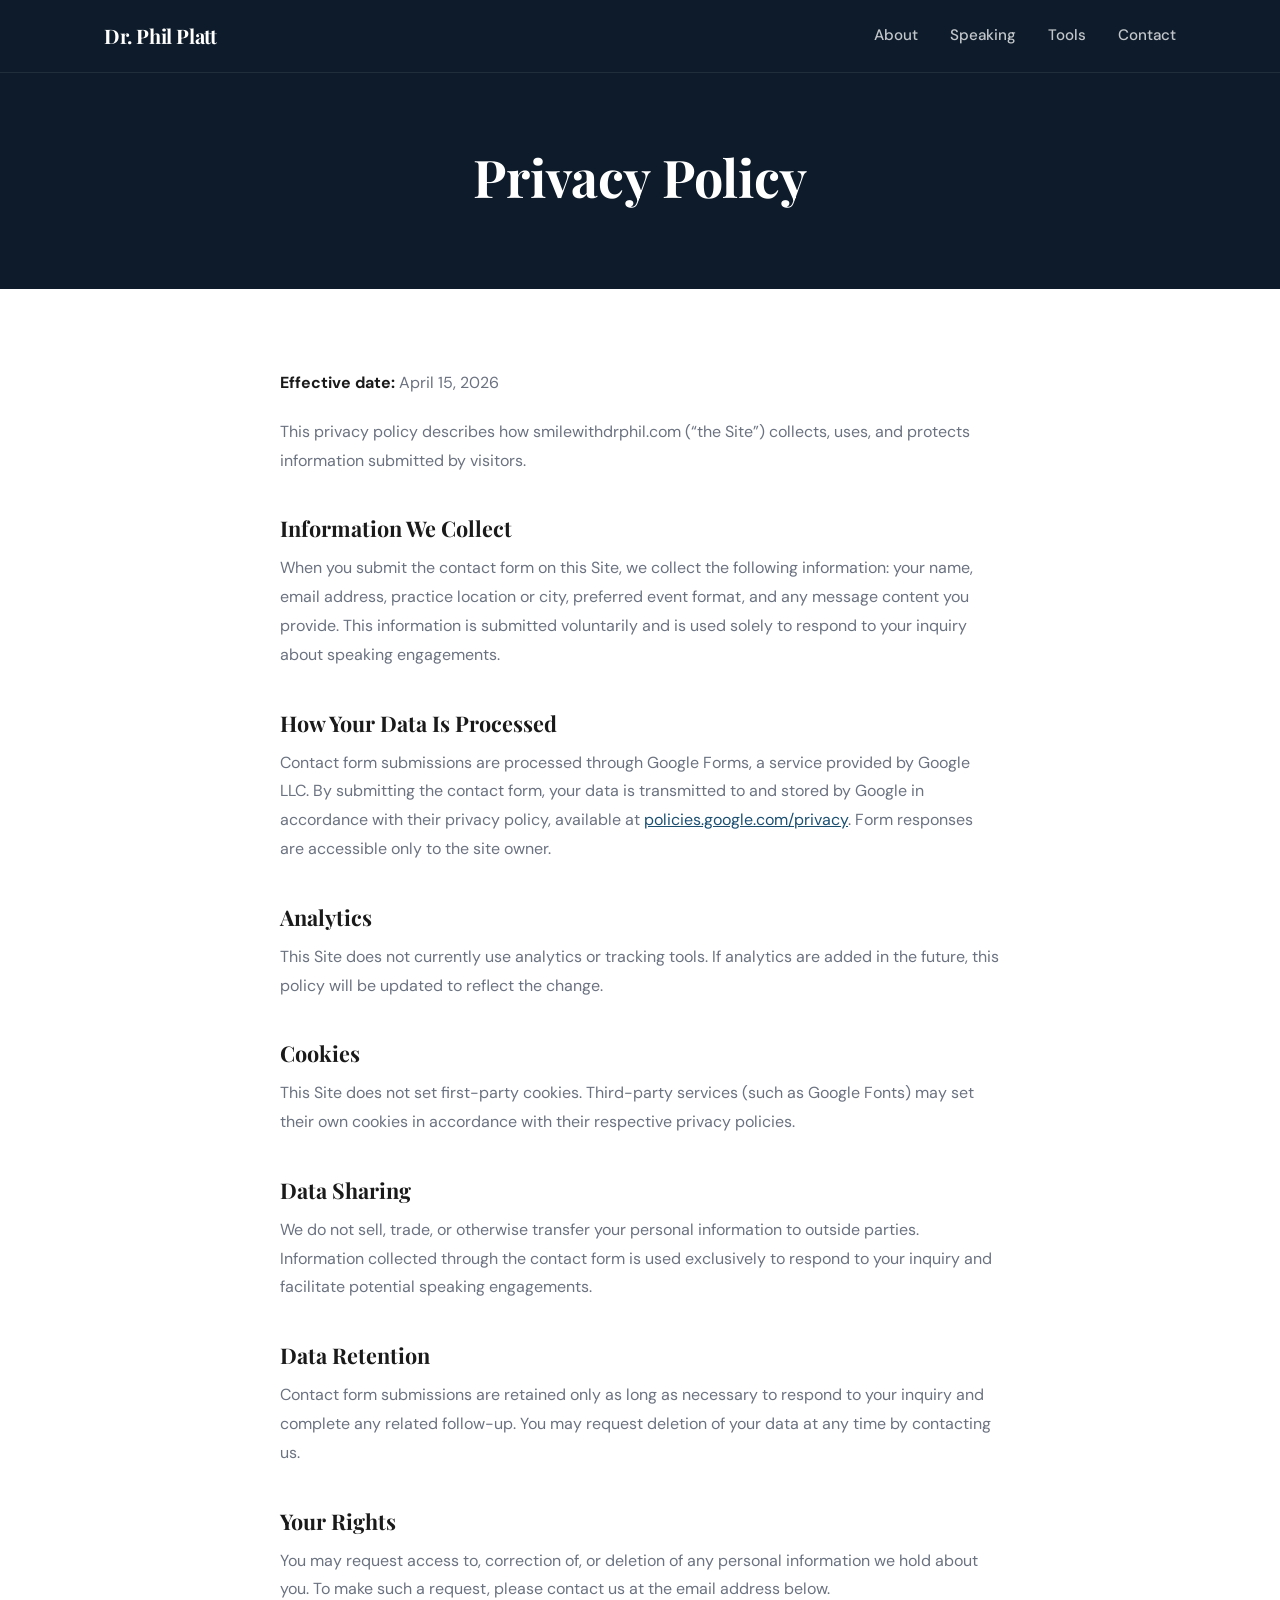
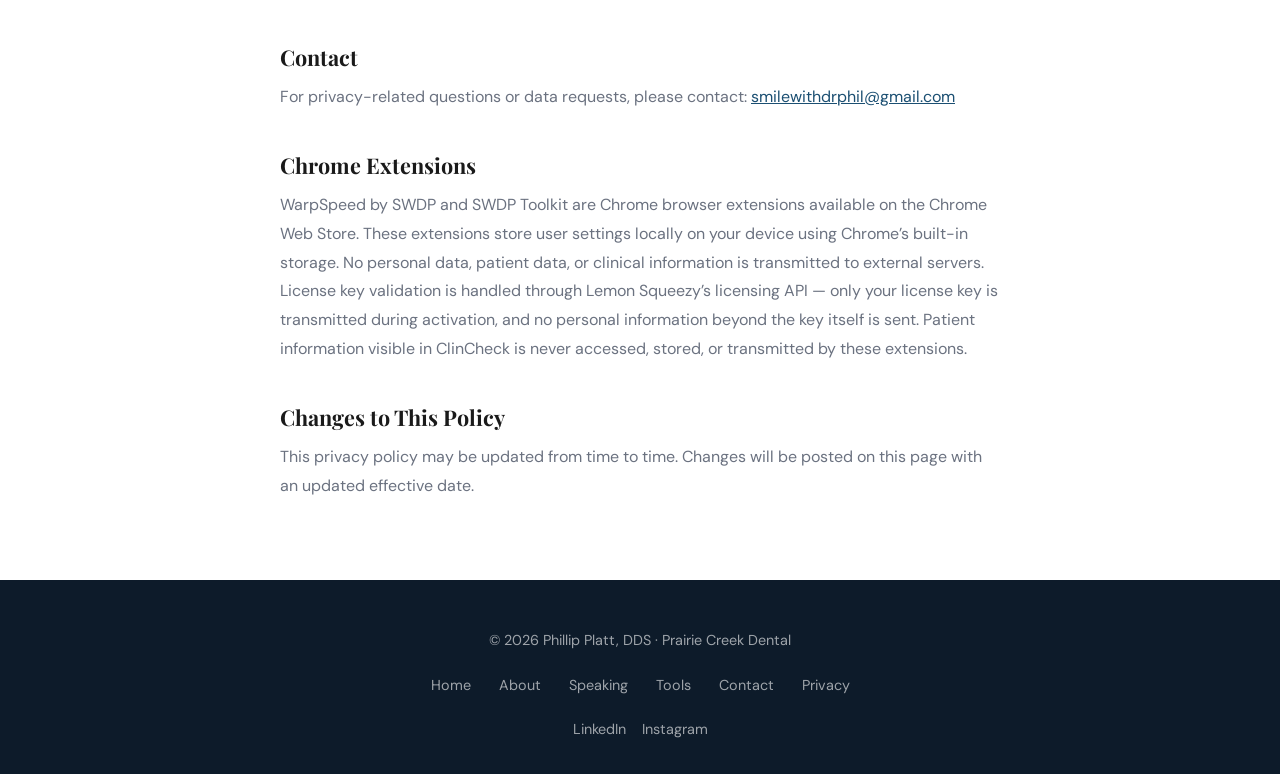
==== privacy.html @ b32869a0 "Update tools and privacy pages with extension descriptions Add real descriptions for WarpSpeed by SW" ====
<!DOCTYPE html>
<html lang="en">
<head>
  <meta charset="UTF-8">
  <meta name="viewport" content="width=device-width, initial-scale=1.0">
  <title>Privacy Policy — Dr. Phil Platt</title>
  <meta name="description" content="Privacy policy for smilewithdrphil.com.">
  <link rel="preconnect" href="https://fonts.googleapis.com">
  <link rel="preconnect" href="https://fonts.gstatic.com" crossorigin>
  <link href="https://fonts.googleapis.com/css2?family=DM+Sans:wght@400;500;600;700&family=Playfair+Display:wght@700&display=swap" rel="stylesheet">
  <link rel="stylesheet" href="css/styles.css">
</head>
<body>

  <!-- Navigation -->
  <nav class="site-nav">
    <div class="nav-inner">
      <a href="index.html" class="nav-logo">Dr. Phil Platt</a>
      <button class="hamburger" aria-label="Toggle navigation">
        <span></span><span></span><span></span>
      </button>
      <div class="nav-links">
        <a href="about.html">About</a>
        <a href="speaking.html">Speaking</a>
        <a href="tools.html">Tools</a>
        <a href="contact.html">Contact</a>
      </div>
    </div>
  </nav>

  <!-- Page Header -->
  <section class="page-header">
    <h1>Privacy Policy</h1>
  </section>

  <!-- Privacy Content -->
  <section class="section-light section-pad">
    <div class="container">
      <div class="legal-prose fade-in">
        <p><strong style="color: var(--color-text);">Effective date:</strong> April 15, 2026</p>

        <p>This privacy policy describes how smilewithdrphil.com (&ldquo;the Site&rdquo;) collects, uses, and protects information submitted by visitors.</p>

        <h2>Information We Collect</h2>
        <p>When you submit the contact form on this Site, we collect the following information: your name, email address, practice location or city, preferred event format, and any message content you provide. This information is submitted voluntarily and is used solely to respond to your inquiry about speaking engagements.</p>

        <h2>How Your Data Is Processed</h2>
        <p>Contact form submissions are processed through Google Forms, a service provided by Google LLC. By submitting the contact form, your data is transmitted to and stored by Google in accordance with their privacy policy, available at <a href="https://policies.google.com/privacy" target="_blank" rel="noopener">policies.google.com/privacy</a>. Form responses are accessible only to the site owner.</p>

        <h2>Analytics</h2>
        <p>This Site does not currently use analytics or tracking tools. If analytics are added in the future, this policy will be updated to reflect the change.</p>

        <h2>Cookies</h2>
        <p>This Site does not set first-party cookies. Third-party services (such as Google Fonts) may set their own cookies in accordance with their respective privacy policies.</p>

        <h2>Data Sharing</h2>
        <p>We do not sell, trade, or otherwise transfer your personal information to outside parties. Information collected through the contact form is used exclusively to respond to your inquiry and facilitate potential speaking engagements.</p>

        <h2>Data Retention</h2>
        <p>Contact form submissions are retained only as long as necessary to respond to your inquiry and complete any related follow-up. You may request deletion of your data at any time by contacting us.</p>

        <h2>Your Rights</h2>
        <p>You may request access to, correction of, or deletion of any personal information we hold about you. To make such a request, please contact us at the email address below.</p>

        <h2>Contact</h2>
        <p>For privacy-related questions or data requests, please contact: <a href="mailto:smilewithdrphil@gmail.com">smilewithdrphil@gmail.com</a></p>

        <h2>Chrome Extensions</h2>
        <p>WarpSpeed by SWDP and SWDP Toolkit are Chrome browser extensions available on the Chrome Web Store. These extensions store user settings locally on your device using Chrome&rsquo;s built-in storage. No personal data, patient data, or clinical information is transmitted to external servers. License key validation is handled through Lemon Squeezy&rsquo;s licensing API&nbsp;&mdash; only your license key is transmitted during activation, and no personal information beyond the key itself is sent. Patient information visible in ClinCheck is never accessed, stored, or transmitted by these extensions.</p>

        <h2>Changes to This Policy</h2>
        <p>This privacy policy may be updated from time to time. Changes will be posted on this page with an updated effective date.</p>
      </div>
    </div>
  </section>

  <!-- Footer -->
  <footer class="site-footer">
    <div class="footer-inner">
      <p>&copy; 2026 Phillip Platt, DDS &middot; Prairie Creek Dental</p>
      <div class="footer-links">
        <a href="index.html">Home</a>
        <a href="about.html">About</a>
        <a href="speaking.html">Speaking</a>
        <a href="tools.html">Tools</a>
        <a href="contact.html">Contact</a>
        <a href="privacy.html">Privacy</a>
      </div>
      <div class="footer-social">
        <a href="#" aria-label="LinkedIn">LinkedIn</a>
        <a href="#" aria-label="Instagram">Instagram</a>
      </div>
    </div>
  </footer>

  <script src="js/main.js"></script>
</body>
</html>
---- css/styles.css ----
/* ==========================================================================
   Smile With Dr. Phil — Global Stylesheet
   ========================================================================== */

/* --- CSS Custom Properties --- */
:root {
  --color-bg: #0D1B2A;
  --color-surface: #ffffff;
  --color-primary: #1B4F72;
  --color-accent: #E8A838;
  --color-text: #1a1a1a;
  --color-text-light: #6b7280;
  --color-border: #e5e7eb;

  --font-heading: 'Playfair Display', Georgia, serif;
  --font-body: 'DM Sans', system-ui, -apple-system, sans-serif;

  --max-width: 1120px;
  --section-pad: 5rem 1.5rem;
  --transition: 0.3s ease;
}

/* --- Reset & Base --- */
*, *::before, *::after {
  box-sizing: border-box;
  margin: 0;
  padding: 0;
}

html {
  scroll-behavior: smooth;
  -webkit-text-size-adjust: 100%;
}

body {
  font-family: var(--font-body);
  color: var(--color-text);
  background: var(--color-surface);
  line-height: 1.7;
  -webkit-font-smoothing: antialiased;
  -moz-osx-font-smoothing: grayscale;
}

img {
  max-width: 100%;
  display: block;
}

a {
  color: inherit;
  text-decoration: none;
}

ul { list-style: none; }

/* --- Typography --- */
h1, h2, h3, h4 {
  font-family: var(--font-heading);
  font-weight: 700;
  line-height: 1.25;
}

h1 { font-size: clamp(2rem, 5vw, 3.25rem); }
h2 { font-size: clamp(1.6rem, 4vw, 2.5rem); }
h3 { font-size: clamp(1.15rem, 2.5vw, 1.5rem); }

p + p { margin-top: 1.25rem; }

/* --- Utility --- */
.container {
  max-width: var(--max-width);
  margin: 0 auto;
  padding: 0 1.5rem;
}

.section-dark {
  background: var(--color-bg);
  color: var(--color-surface);
}

.section-light {
  background: var(--color-surface);
  color: var(--color-text);
}

.section-gray {
  background: #f3f4f6;
  color: var(--color-text);
}

.section-pad {
  padding: var(--section-pad);
}

.text-accent { color: var(--color-accent); }
.text-light  { color: var(--color-text-light); }

/* --- Bio Row (homepage) --- */
.bio-row {
  display: flex;
  align-items: center;
  gap: 3rem;
  max-width: 900px;
  margin: 0 auto;
}

.bio-photo {
  flex-shrink: 0;
}

.bio-photo img {
  width: 260px;
  height: auto;
  border-radius: 12px;
  object-fit: cover;
  box-shadow: 0 8px 30px rgba(0,0,0,0.1);
}

.bio-text {
  font-size: 1.05rem;
}

/* --- About Page Headshot --- */
.about-intro {
  text-align: center;
  margin-bottom: 2.5rem;
}

.about-headshot {
  width: 220px;
  height: auto;
  border-radius: 12px;
  object-fit: cover;
  box-shadow: 0 8px 30px rgba(0,0,0,0.1);
}

@media (max-width: 768px) {
  .bio-row {
    flex-direction: column;
    text-align: center;
  }

  .bio-photo img {
    width: 200px;
  }
}

/* --- Buttons --- */
.btn {
  display: inline-block;
  font-family: var(--font-body);
  font-weight: 600;
  font-size: 1rem;
  padding: 0.85rem 2rem;
  border-radius: 6px;
  border: none;
  cursor: pointer;
  transition: background var(--transition), transform var(--transition);
}

.btn:hover {
  transform: translateY(-2px);
}

.btn-gold {
  background: var(--color-accent);
  color: var(--color-bg);
}

.btn-gold:hover {
  background: #d4952e;
}

.btn-outline {
  background: transparent;
  border: 2px solid var(--color-accent);
  color: var(--color-accent);
}

.btn-outline:hover {
  background: var(--color-accent);
  color: var(--color-bg);
}

.text-link {
  color: var(--color-accent);
  font-weight: 500;
  transition: opacity var(--transition);
}

.text-link:hover { opacity: 0.8; }

/* ==========================================================================
   NAVIGATION
   ========================================================================== */
.site-nav {
  position: fixed;
  top: 0;
  left: 0;
  width: 100%;
  z-index: 1000;
  background: var(--color-bg);
  border-bottom: 1px solid rgba(255,255,255,0.08);
  transition: background var(--transition);
}

.nav-inner {
  max-width: var(--max-width);
  margin: 0 auto;
  padding: 0 1.5rem;
  display: flex;
  align-items: center;
  justify-content: space-between;
  height: 72px;
}

.nav-logo {
  font-family: var(--font-heading);
  font-size: 1.25rem;
  font-weight: 700;
  color: var(--color-surface);
  letter-spacing: -0.02em;
}

.nav-links {
  display: flex;
  gap: 2rem;
  align-items: center;
}

.nav-links a {
  color: rgba(255,255,255,0.75);
  font-size: 0.95rem;
  font-weight: 500;
  transition: color var(--transition);
  position: relative;
}

.nav-links a:hover,
.nav-links a.active {
  color: var(--color-accent);
}

.nav-links a.active::after {
  content: '';
  position: absolute;
  bottom: -4px;
  left: 0;
  width: 100%;
  height: 2px;
  background: var(--color-accent);
  border-radius: 1px;
}

/* Hamburger */
.hamburger {
  display: none;
  flex-direction: column;
  gap: 5px;
  background: none;
  border: none;
  cursor: pointer;
  padding: 4px;
}

.hamburger span {
  display: block;
  width: 24px;
  height: 2px;
  background: var(--color-surface);
  border-radius: 2px;
  transition: transform var(--transition), opacity var(--transition);
}

.hamburger.open span:nth-child(1) {
  transform: translateY(7px) rotate(45deg);
}

.hamburger.open span:nth-child(2) {
  opacity: 0;
}

.hamburger.open span:nth-child(3) {
  transform: translateY(-7px) rotate(-45deg);
}

/* ==========================================================================
   HERO
   ========================================================================== */
.hero {
  background: var(--color-bg);
  color: var(--color-surface);
  padding: 10rem 1.5rem 6rem;
  text-align: center;
}

.hero h1 {
  max-width: 800px;
  margin: 0 auto 1.25rem;
}

.hero .subheadline {
  font-size: clamp(1rem, 2vw, 1.25rem);
  color: rgba(255,255,255,0.7);
  margin-bottom: 2.5rem;
  font-weight: 400;
}

.hero-actions {
  display: flex;
  align-items: center;
  justify-content: center;
  gap: 1.5rem;
  flex-wrap: wrap;
}

/* ==========================================================================
   VALUE CARDS
   ========================================================================== */
.cards-grid {
  display: grid;
  grid-template-columns: repeat(auto-fit, minmax(250px, 1fr));
  gap: 2rem;
}

.card {
  background: var(--color-surface);
  border: 1px solid var(--color-border);
  border-radius: 10px;
  padding: 2rem;
  transition: box-shadow var(--transition), transform var(--transition);
}

.card:hover {
  box-shadow: 0 8px 30px rgba(0,0,0,0.08);
  transform: translateY(-3px);
}

.card-icon {
  width: 48px;
  height: 48px;
  background: rgba(232,168,56,0.12);
  color: var(--color-accent);
  border-radius: 10px;
  display: flex;
  align-items: center;
  justify-content: center;
  margin-bottom: 1.25rem;
  font-size: 1.4rem;
}

.card h3 {
  margin-bottom: 0.6rem;
  font-size: 1.15rem;
}

.card p {
  color: var(--color-text-light);
  font-size: 0.95rem;
  line-height: 1.6;
}

/* ==========================================================================
   CREDENTIAL STRIP
   ========================================================================== */
.credential-strip {
  background: var(--color-bg);
  color: rgba(255,255,255,0.85);
  padding: 2rem 1.5rem;
  text-align: center;
  font-size: 0.95rem;
  line-height: 2;
}

.credential-strip .container {
  display: flex;
  flex-wrap: wrap;
  align-items: center;
  justify-content: center;
  gap: 0.5rem 1.5rem;
}

.credential-strip .sep {
  color: var(--color-accent);
  font-weight: 700;
}

/* ==========================================================================
   BOTTOM CTA
   ========================================================================== */
.bottom-cta {
  text-align: center;
}

.bottom-cta h2 {
  margin-bottom: 0.75rem;
}

.bottom-cta p {
  color: var(--color-text-light);
  max-width: 600px;
  margin: 0 auto 2rem;
  font-size: 1.05rem;
}

/* ==========================================================================
   ABOUT PAGE
   ========================================================================== */
.prose {
  max-width: 720px;
  margin: 0 auto;
  font-size: 1.05rem;
}

.prose h2 {
  margin-top: 3rem;
  margin-bottom: 1rem;
}

.philosophy-list {
  max-width: 720px;
  margin: 2rem auto 0;
  counter-reset: belief;
}

.philosophy-list li {
  counter-increment: belief;
  padding: 1rem 0;
  border-bottom: 1px solid var(--color-border);
  font-size: 1.1rem;
  display: flex;
  align-items: baseline;
  gap: 1rem;
}

.philosophy-list li::before {
  content: counter(belief) ".";
  font-family: var(--font-heading);
  font-size: 1.4rem;
  color: var(--color-accent);
  font-weight: 700;
  min-width: 28px;
}

/* Credentials grid */
.credentials-grid {
  display: grid;
  grid-template-columns: 1fr 1fr;
  gap: 2rem;
  max-width: 720px;
  margin: 0 auto;
}

.credentials-grid h3 {
  color: var(--color-primary);
  margin-bottom: 0.75rem;
  font-size: 1.1rem;
}

.credentials-grid ul li {
  padding: 0.4rem 0;
  color: var(--color-text-light);
  font-size: 0.95rem;
  list-style: disc;
  margin-left: 1.25rem;
}

.credentials-additional {
  grid-column: 1 / -1;
  border-top: 1px solid var(--color-border);
  padding-top: 1.5rem;
  color: var(--color-text-light);
  font-size: 0.95rem;
  line-height: 1.8;
}

/* ==========================================================================
   SPEAKING PAGE — SESSION CARDS
   ========================================================================== */
.sessions-grid {
  display: grid;
  grid-template-columns: repeat(auto-fit, minmax(320px, 1fr));
  gap: 1.75rem;
}

.session-card {
  background: var(--color-surface);
  border: 1px solid var(--color-border);
  border-radius: 10px;
  padding: 2rem;
  transition: box-shadow var(--transition), transform var(--transition);
}

.session-card:hover {
  box-shadow: 0 8px 30px rgba(0,0,0,0.08);
  transform: translateY(-3px);
}

.session-number {
  font-family: var(--font-heading);
  font-size: 0.85rem;
  font-weight: 700;
  color: var(--color-accent);
  text-transform: uppercase;
  letter-spacing: 0.08em;
  margin-bottom: 0.5rem;
}

.session-card h3 {
  margin-bottom: 0.75rem;
  font-size: 1.2rem;
}

.session-card p {
  color: var(--color-text-light);
  font-size: 0.95rem;
  line-height: 1.65;
}

/* Logistics */
.logistics-list {
  max-width: 720px;
  margin: 0 auto;
}

.logistics-list li {
  padding: 0.5rem 0;
  color: var(--color-text-light);
  font-size: 1rem;
  position: relative;
  padding-left: 1.5rem;
}

.logistics-list li::before {
  content: '';
  position: absolute;
  left: 0;
  top: 50%;
  transform: translateY(-50%);
  width: 6px;
  height: 6px;
  border-radius: 50%;
  background: var(--color-accent);
}

/* ==========================================================================
   TOOLS PAGE
   ========================================================================== */
.tool-block {
  max-width: 720px;
  margin: 0 auto;
  padding: 2.5rem 0;
  border-bottom: 1px solid var(--color-border);
}

.tool-block:last-of-type {
  border-bottom: none;
}

.tool-block h3 {
  font-size: 1.35rem;
  margin-bottom: 0.75rem;
}

.tool-block p {
  color: var(--color-text-light);
  font-size: 1.05rem;
  margin-bottom: 1.25rem;
}

.tool-block .text-link {
  font-size: 1rem;
}

.tools-note {
  max-width: 720px;
  margin: 2rem auto 0;
  font-size: 0.9rem;
  color: var(--color-text-light);
  font-style: italic;
}

/* ==========================================================================
   CONTACT — GOOGLE FORM EMBED
   ========================================================================== */
.google-form-wrap {
  max-width: 700px;
  margin: 0 auto;
  border-radius: 10px;
  overflow: hidden;
  border: 1px solid var(--color-border);
  background: var(--color-surface);
}

.google-form-wrap iframe {
  display: block;
  width: 100%;
  min-height: 900px;
  border: none;
}

/* ==========================================================================
   PRIVACY PAGE
   ========================================================================== */
.legal-prose {
  max-width: 720px;
  margin: 0 auto;
  font-size: 1rem;
  color: var(--color-text-light);
  line-height: 1.8;
}

.legal-prose h2 {
  color: var(--color-text);
  margin-top: 2.5rem;
  margin-bottom: 0.75rem;
  font-size: 1.35rem;
}

.legal-prose a {
  color: var(--color-primary);
  text-decoration: underline;
}

/* ==========================================================================
   FOOTER
   ========================================================================== */
.site-footer {
  background: var(--color-bg);
  color: rgba(255,255,255,0.6);
  padding: 3rem 1.5rem 2rem;
  font-size: 0.9rem;
}

.footer-inner {
  max-width: var(--max-width);
  margin: 0 auto;
  display: flex;
  flex-direction: column;
  align-items: center;
  gap: 1.25rem;
  text-align: center;
}

.footer-links {
  display: flex;
  flex-wrap: wrap;
  justify-content: center;
  gap: 1rem 1.75rem;
}

.footer-links a {
  transition: color var(--transition);
}

.footer-links a:hover {
  color: var(--color-accent);
}

.footer-social {
  display: flex;
  gap: 1rem;
}

.footer-social a {
  display: flex;
  align-items: center;
  gap: 0.35rem;
  transition: color var(--transition);
}

.footer-social a:hover {
  color: var(--color-accent);
}

/* ==========================================================================
   SCROLL ANIMATIONS
   ========================================================================== */
.fade-in {
  opacity: 0;
  transform: translateY(24px);
  transition: opacity 0.6s ease, transform 0.6s ease;
}

.fade-in.visible {
  opacity: 1;
  transform: translateY(0);
}

/* ==========================================================================
   PAGE HEADER (inner pages)
   ========================================================================== */
.page-header {
  background: var(--color-bg);
  color: var(--color-surface);
  padding: 9rem 1.5rem 4rem;
  text-align: center;
}

.page-header h1 {
  max-width: 700px;
  margin: 0 auto 1rem;
}

.page-header p {
  max-width: 620px;
  margin: 0 auto;
  color: rgba(255,255,255,0.7);
  font-size: 1.1rem;
}

/* ==========================================================================
   RESPONSIVE
   ========================================================================== */
@media (max-width: 768px) {
  .hamburger {
    display: flex;
  }

  .nav-links {
    position: fixed;
    top: 72px;
    left: 0;
    width: 100%;
    flex-direction: column;
    background: var(--color-bg);
    padding: 1.5rem 0 2rem;
    gap: 0;
    border-bottom: 1px solid rgba(255,255,255,0.08);
    transform: translateY(-120%);
    opacity: 0;
    transition: transform 0.35s ease, opacity 0.35s ease;
    pointer-events: none;
  }

  .nav-links.open {
    transform: translateY(0);
    opacity: 1;
    pointer-events: auto;
  }

  .nav-links a {
    display: block;
    padding: 0.85rem 1.5rem;
    font-size: 1.05rem;
  }

  .hero {
    padding: 8rem 1.5rem 4rem;
  }

  .cards-grid {
    grid-template-columns: 1fr;
  }

  .sessions-grid {
    grid-template-columns: 1fr;
  }

  .credentials-grid {
    grid-template-columns: 1fr;
  }

  .credential-strip .container {
    flex-direction: column;
    gap: 0.25rem;
  }

  .credential-strip .sep {
    display: none;
  }
}

@media (max-width: 480px) {
  :root {
    --section-pad: 3.5rem 1rem;
  }

  .nav-inner {
    padding: 0 1rem;
  }

  .hero {
    padding: 7rem 1rem 3rem;
  }

  .page-header {
    padding: 8rem 1rem 3rem;
  }
}
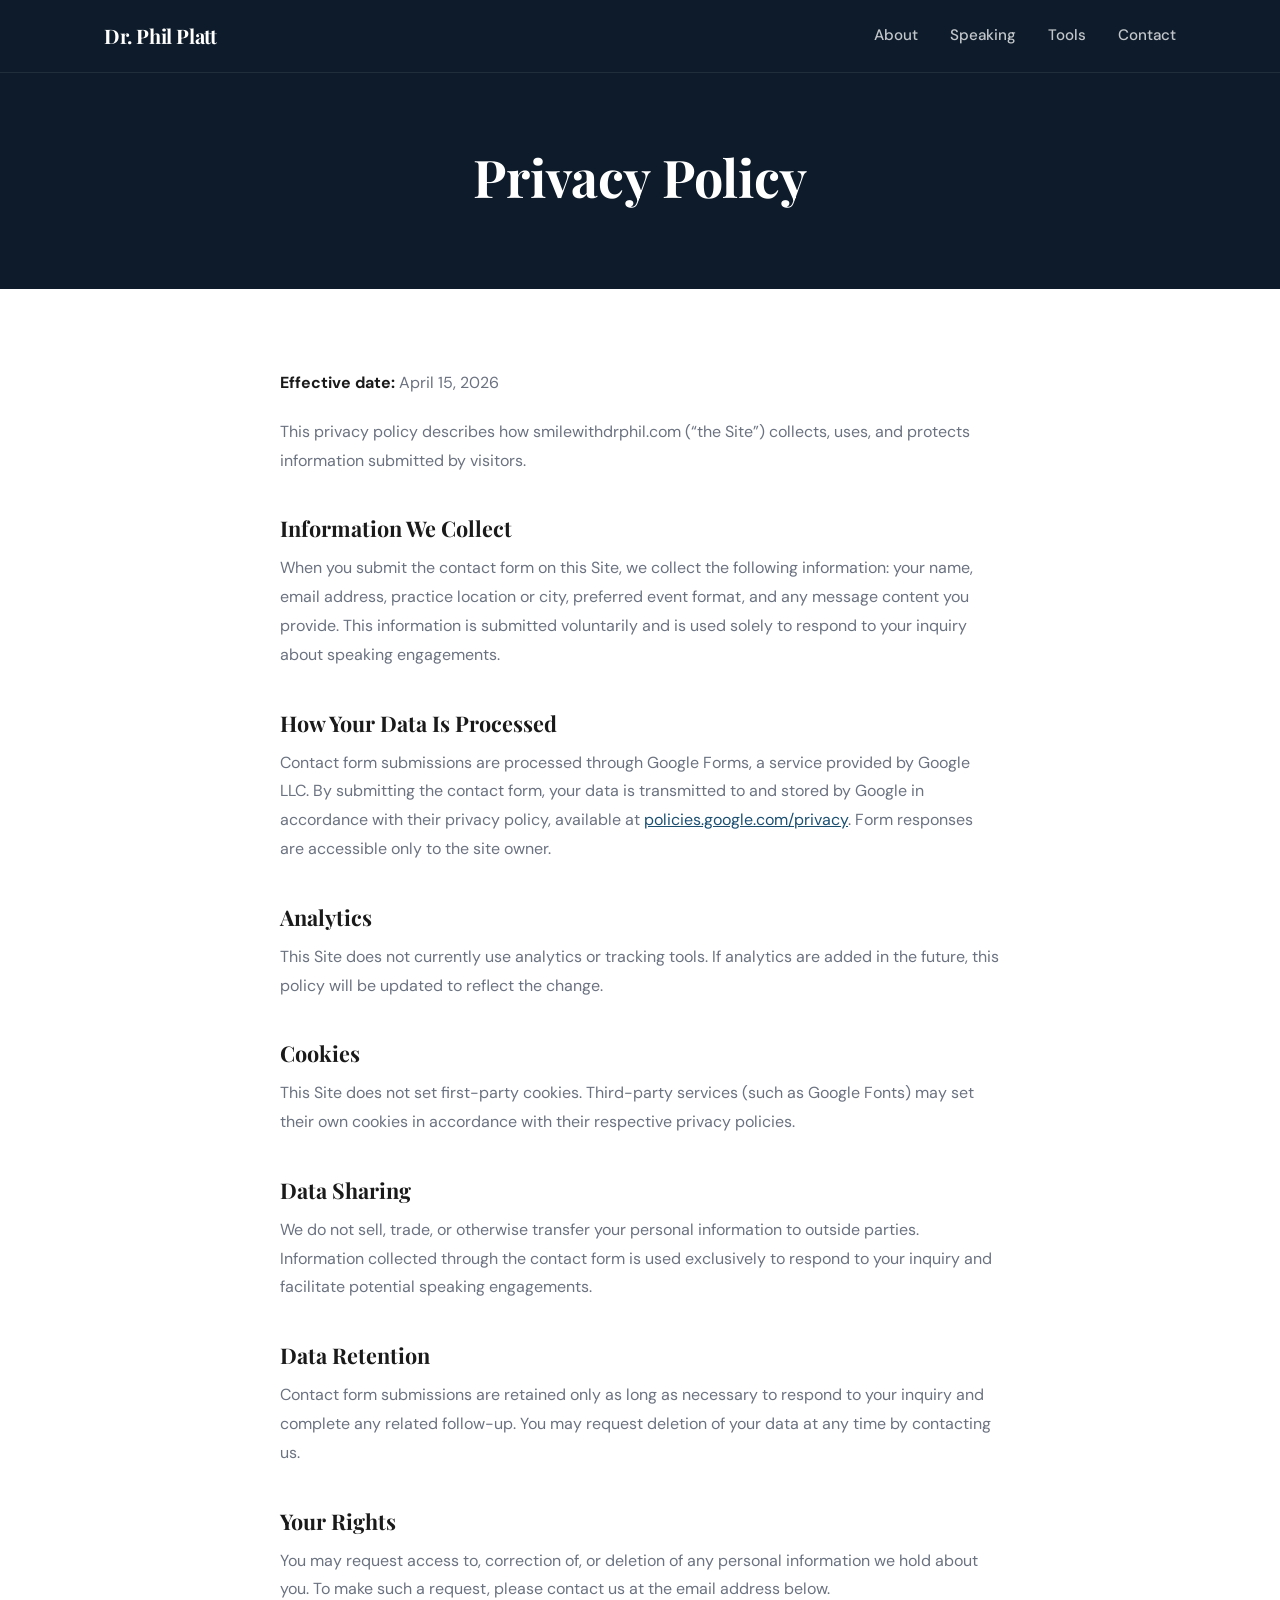
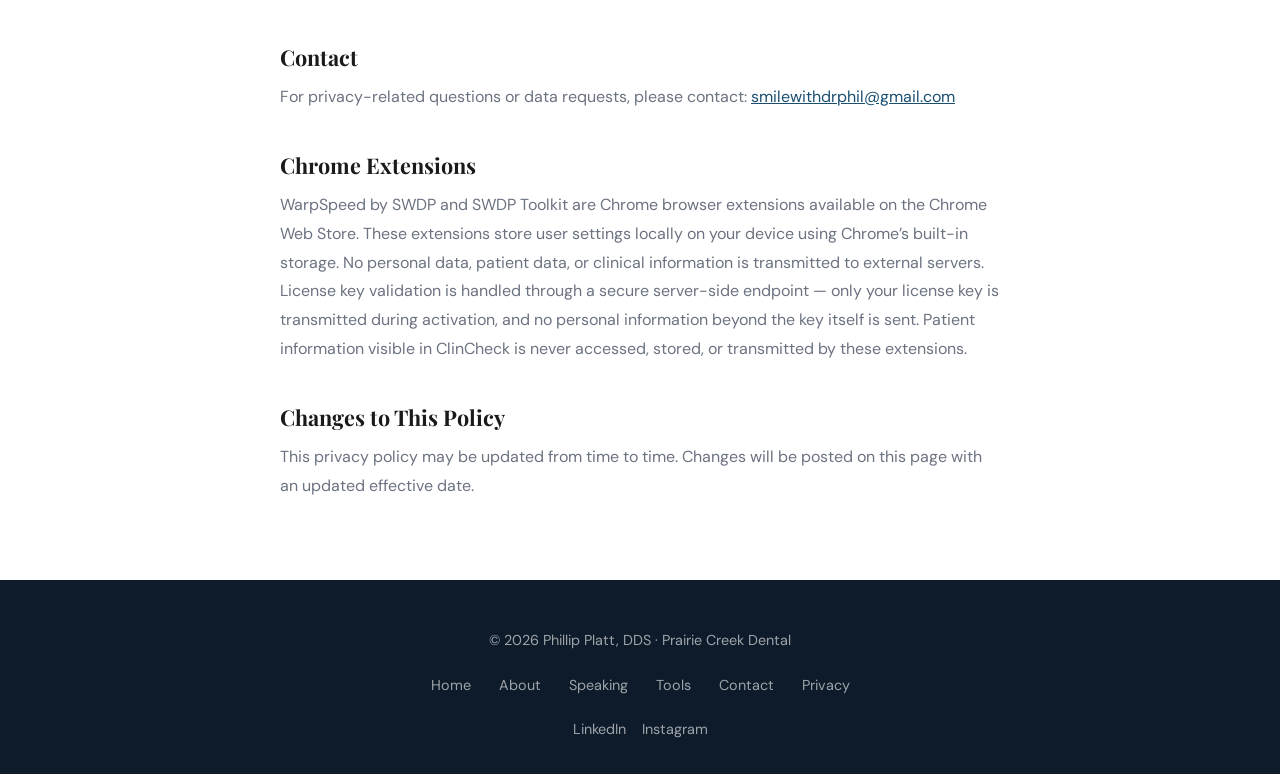
==== commit 0e093716: "Update privacy policy: use generic server-side endpoint wording" ====
--- a/privacy.html
+++ b/privacy.html
@@ -66,7 +66,7 @@
         <p>For privacy-related questions or data requests, please contact: <a href="mailto:smilewithdrphil@gmail.com">smilewithdrphil@gmail.com</a></p>
 
         <h2>Chrome Extensions</h2>
-        <p>WarpSpeed by SWDP and SWDP Toolkit are Chrome browser extensions available on the Chrome Web Store. These extensions store user settings locally on your device using Chrome&rsquo;s built-in storage. No personal data, patient data, or clinical information is transmitted to external servers. License key validation is handled through Lemon Squeezy&rsquo;s licensing API&nbsp;&mdash; only your license key is transmitted during activation, and no personal information beyond the key itself is sent. Patient information visible in ClinCheck is never accessed, stored, or transmitted by these extensions.</p>
+        <p>WarpSpeed by SWDP and SWDP Toolkit are Chrome browser extensions available on the Chrome Web Store. These extensions store user settings locally on your device using Chrome&rsquo;s built-in storage. No personal data, patient data, or clinical information is transmitted to external servers. License key validation is handled through a secure server-side endpoint&nbsp;&mdash; only your license key is transmitted during activation, and no personal information beyond the key itself is sent. Patient information visible in ClinCheck is never accessed, stored, or transmitted by these extensions.</p>
 
         <h2>Changes to This Policy</h2>
         <p>This privacy policy may be updated from time to time. Changes will be posted on this page with an updated effective date.</p>
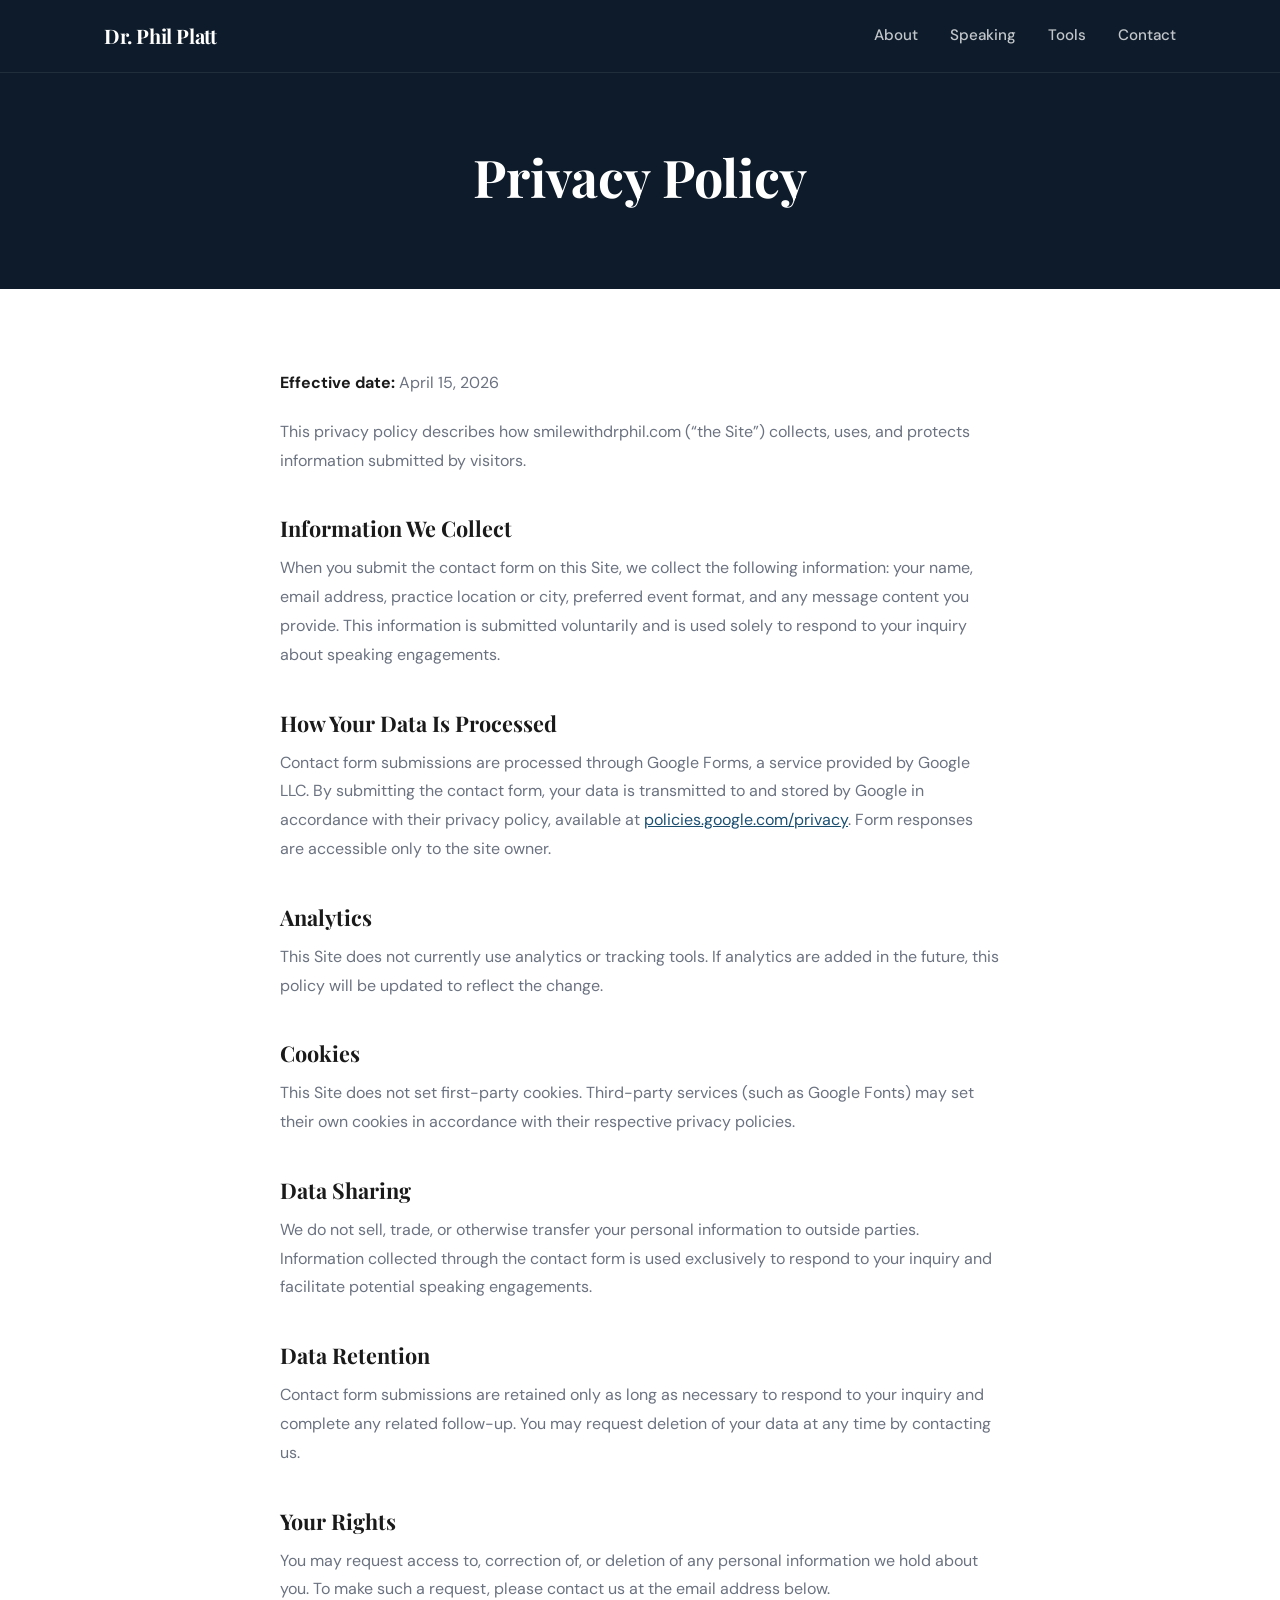
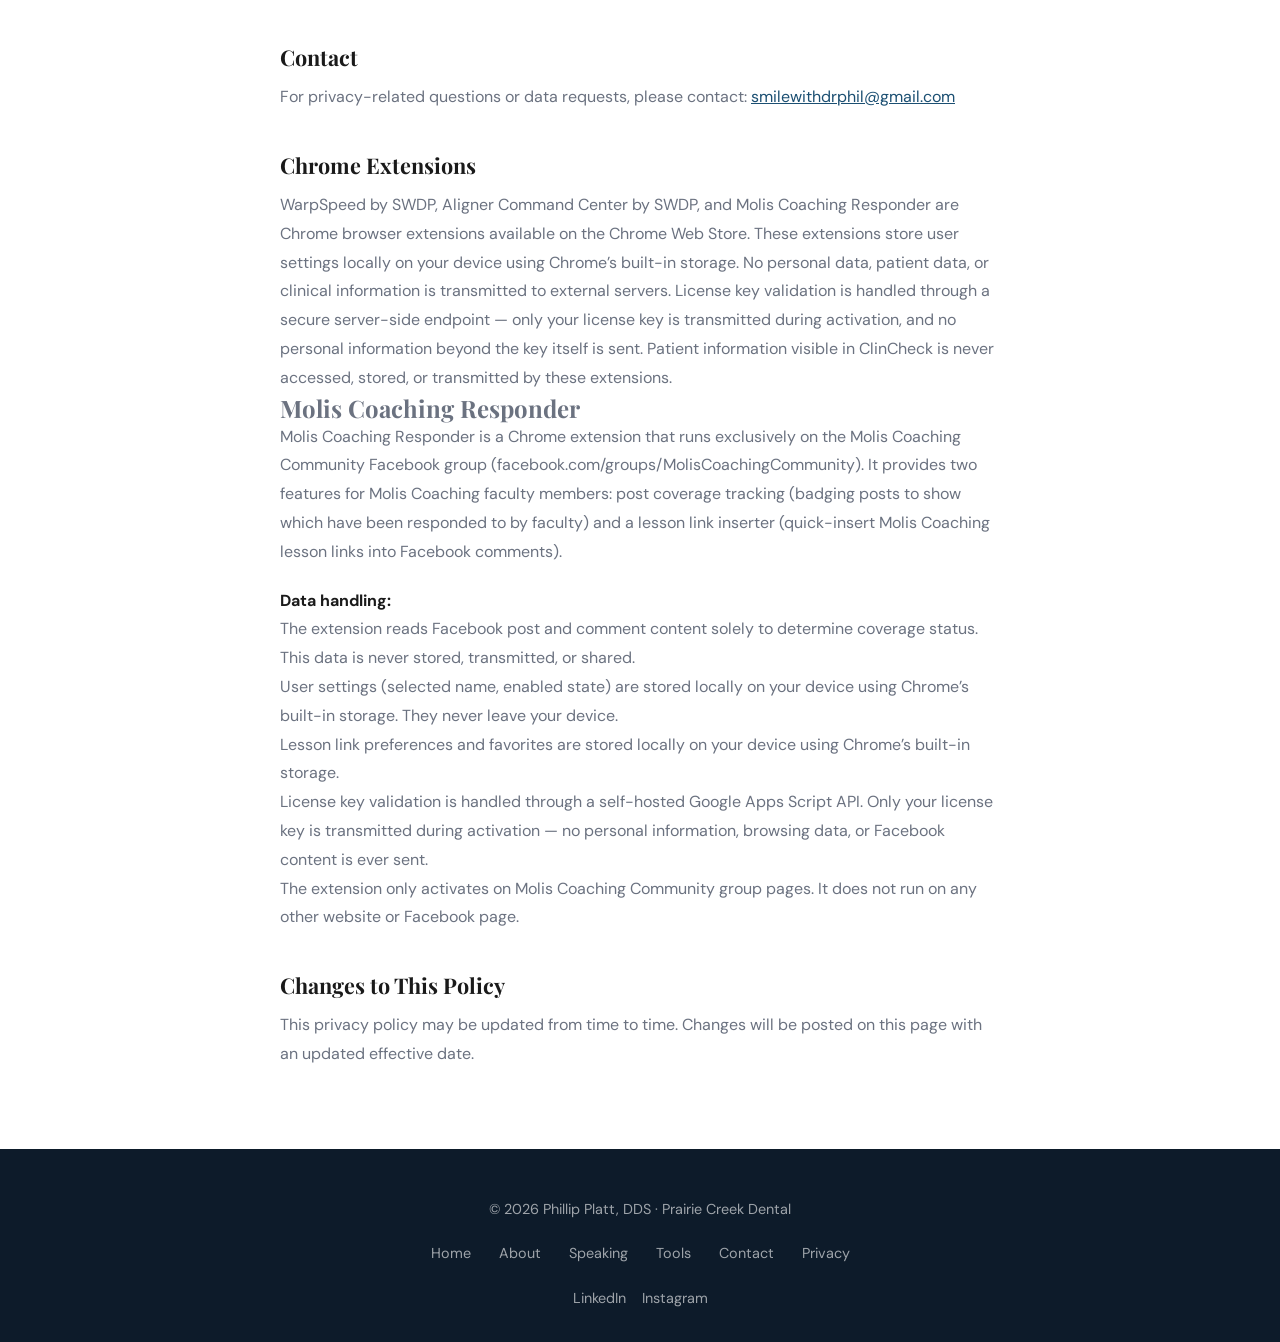
==== commit 72753aff: "Update privacy policy to cover Molis Coaching Responder extension Co-Authored-By: Claude Opus 4.6 <n" ====
--- a/privacy.html
+++ b/privacy.html
@@ -66,7 +66,18 @@
         <p>For privacy-related questions or data requests, please contact: <a href="mailto:smilewithdrphil@gmail.com">smilewithdrphil@gmail.com</a></p>
 
         <h2>Chrome Extensions</h2>
-        <p>WarpSpeed by SWDP and SWDP Toolkit are Chrome browser extensions available on the Chrome Web Store. These extensions store user settings locally on your device using Chrome&rsquo;s built-in storage. No personal data, patient data, or clinical information is transmitted to external servers. License key validation is handled through a secure server-side endpoint&nbsp;&mdash; only your license key is transmitted during activation, and no personal information beyond the key itself is sent. Patient information visible in ClinCheck is never accessed, stored, or transmitted by these extensions.</p>
+        <p>WarpSpeed by SWDP, Aligner Command Center by SWDP, and Molis Coaching Responder are Chrome browser extensions available on the Chrome Web Store. These extensions store user settings locally on your device using Chrome&rsquo;s built-in storage. No personal data, patient data, or clinical information is transmitted to external servers. License key validation is handled through a secure server-side endpoint&nbsp;&mdash; only your license key is transmitted during activation, and no personal information beyond the key itself is sent. Patient information visible in ClinCheck is never accessed, stored, or transmitted by these extensions.</p>
+
+        <h3>Molis Coaching Responder</h3>
+        <p>Molis Coaching Responder is a Chrome extension that runs exclusively on the Molis Coaching Community Facebook group (facebook.com/groups/MolisCoachingCommunity). It provides two features for Molis Coaching faculty members: post coverage tracking (badging posts to show which have been responded to by faculty) and a lesson link inserter (quick-insert Molis Coaching lesson links into Facebook comments).</p>
+        <p><strong style="color: var(--color-text);">Data handling:</strong></p>
+        <ul>
+          <li>The extension reads Facebook post and comment content solely to determine coverage status. This data is never stored, transmitted, or shared.</li>
+          <li>User settings (selected name, enabled state) are stored locally on your device using Chrome&rsquo;s built-in storage. They never leave your device.</li>
+          <li>Lesson link preferences and favorites are stored locally on your device using Chrome&rsquo;s built-in storage.</li>
+          <li>License key validation is handled through a self-hosted Google Apps Script API. Only your license key is transmitted during activation&nbsp;&mdash; no personal information, browsing data, or Facebook content is ever sent.</li>
+          <li>The extension only activates on Molis Coaching Community group pages. It does not run on any other website or Facebook page.</li>
+        </ul>
 
         <h2>Changes to This Policy</h2>
         <p>This privacy policy may be updated from time to time. Changes will be posted on this page with an updated effective date.</p>
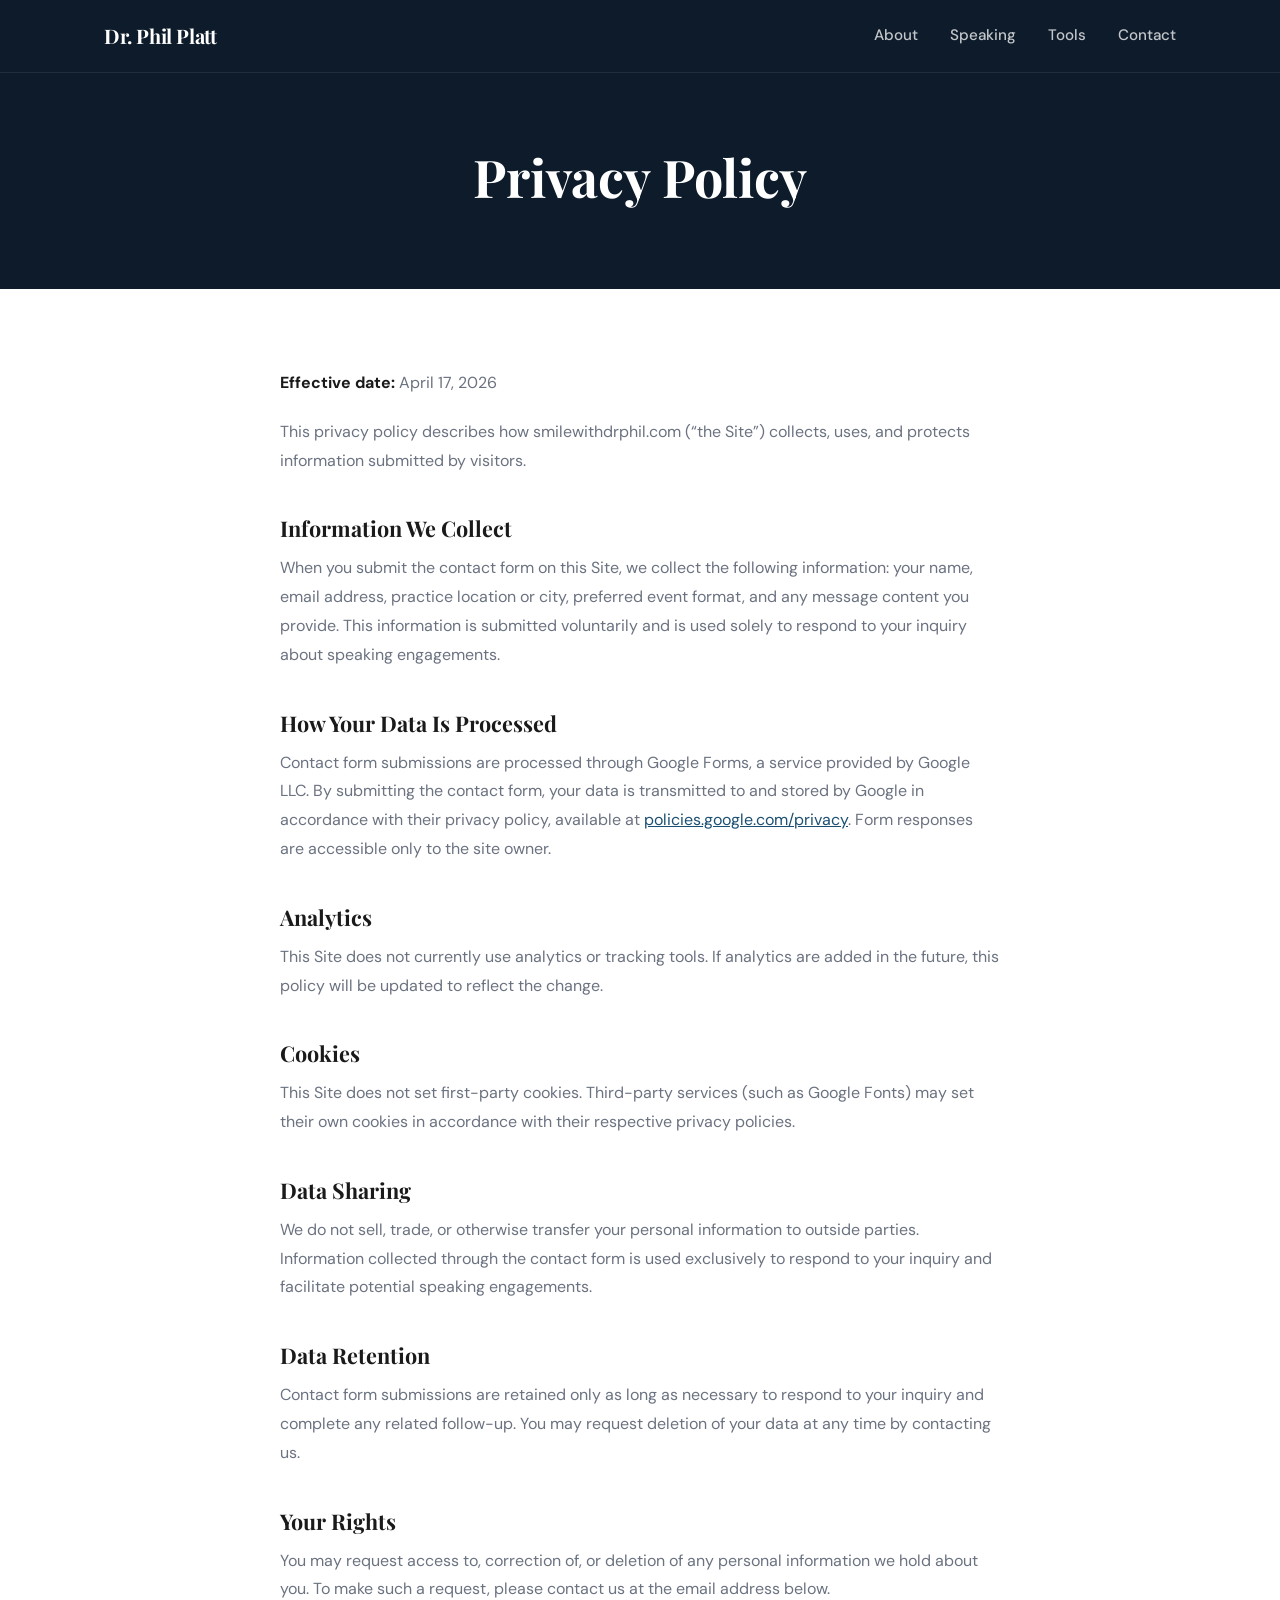
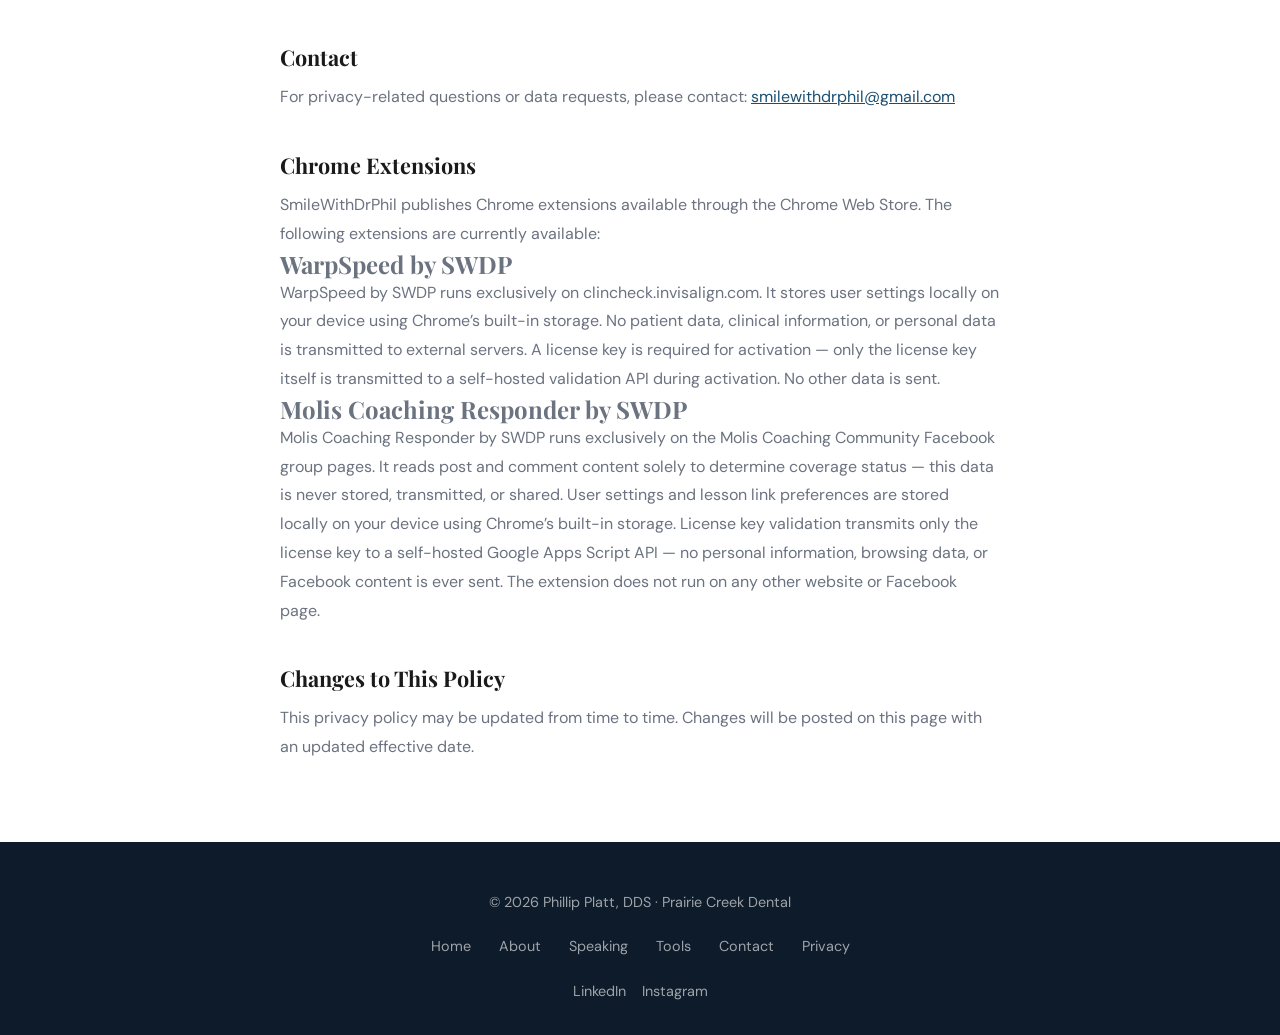
==== commit 5f90b421: "Update tools page and privacy policy — add Molis Coaching Responder, remove toolkit listing Co-Autho" ====
--- a/privacy.html
+++ b/privacy.html
@@ -37,7 +37,7 @@
   <section class="section-light section-pad">
     <div class="container">
       <div class="legal-prose fade-in">
-        <p><strong style="color: var(--color-text);">Effective date:</strong> April 15, 2026</p>
+        <p><strong style="color: var(--color-text);">Effective date:</strong> April 17, 2026</p>
 
         <p>This privacy policy describes how smilewithdrphil.com (&ldquo;the Site&rdquo;) collects, uses, and protects information submitted by visitors.</p>
 
@@ -66,18 +66,13 @@
         <p>For privacy-related questions or data requests, please contact: <a href="mailto:smilewithdrphil@gmail.com">smilewithdrphil@gmail.com</a></p>
 
         <h2>Chrome Extensions</h2>
-        <p>WarpSpeed by SWDP, Aligner Command Center by SWDP, and Molis Coaching Responder are Chrome browser extensions available on the Chrome Web Store. These extensions store user settings locally on your device using Chrome&rsquo;s built-in storage. No personal data, patient data, or clinical information is transmitted to external servers. License key validation is handled through a secure server-side endpoint&nbsp;&mdash; only your license key is transmitted during activation, and no personal information beyond the key itself is sent. Patient information visible in ClinCheck is never accessed, stored, or transmitted by these extensions.</p>
+        <p>SmileWithDrPhil publishes Chrome extensions available through the Chrome Web Store. The following extensions are currently available:</p>
 
-        <h3>Molis Coaching Responder</h3>
-        <p>Molis Coaching Responder is a Chrome extension that runs exclusively on the Molis Coaching Community Facebook group (facebook.com/groups/MolisCoachingCommunity). It provides two features for Molis Coaching faculty members: post coverage tracking (badging posts to show which have been responded to by faculty) and a lesson link inserter (quick-insert Molis Coaching lesson links into Facebook comments).</p>
-        <p><strong style="color: var(--color-text);">Data handling:</strong></p>
-        <ul>
-          <li>The extension reads Facebook post and comment content solely to determine coverage status. This data is never stored, transmitted, or shared.</li>
-          <li>User settings (selected name, enabled state) are stored locally on your device using Chrome&rsquo;s built-in storage. They never leave your device.</li>
-          <li>Lesson link preferences and favorites are stored locally on your device using Chrome&rsquo;s built-in storage.</li>
-          <li>License key validation is handled through a self-hosted Google Apps Script API. Only your license key is transmitted during activation&nbsp;&mdash; no personal information, browsing data, or Facebook content is ever sent.</li>
-          <li>The extension only activates on Molis Coaching Community group pages. It does not run on any other website or Facebook page.</li>
-        </ul>
+        <h3>WarpSpeed by SWDP</h3>
+        <p>WarpSpeed by SWDP runs exclusively on clincheck.invisalign.com. It stores user settings locally on your device using Chrome&rsquo;s built-in storage. No patient data, clinical information, or personal data is transmitted to external servers. A license key is required for activation&nbsp;&mdash; only the license key itself is transmitted to a self-hosted validation API during activation. No other data is sent.</p>
+
+        <h3>Molis Coaching Responder by SWDP</h3>
+        <p>Molis Coaching Responder by SWDP runs exclusively on the Molis Coaching Community Facebook group pages. It reads post and comment content solely to determine coverage status&nbsp;&mdash; this data is never stored, transmitted, or shared. User settings and lesson link preferences are stored locally on your device using Chrome&rsquo;s built-in storage. License key validation transmits only the license key to a self-hosted Google Apps Script API&nbsp;&mdash; no personal information, browsing data, or Facebook content is ever sent. The extension does not run on any other website or Facebook page.</p>
 
         <h2>Changes to This Policy</h2>
         <p>This privacy policy may be updated from time to time. Changes will be posted on this page with an updated effective date.</p>
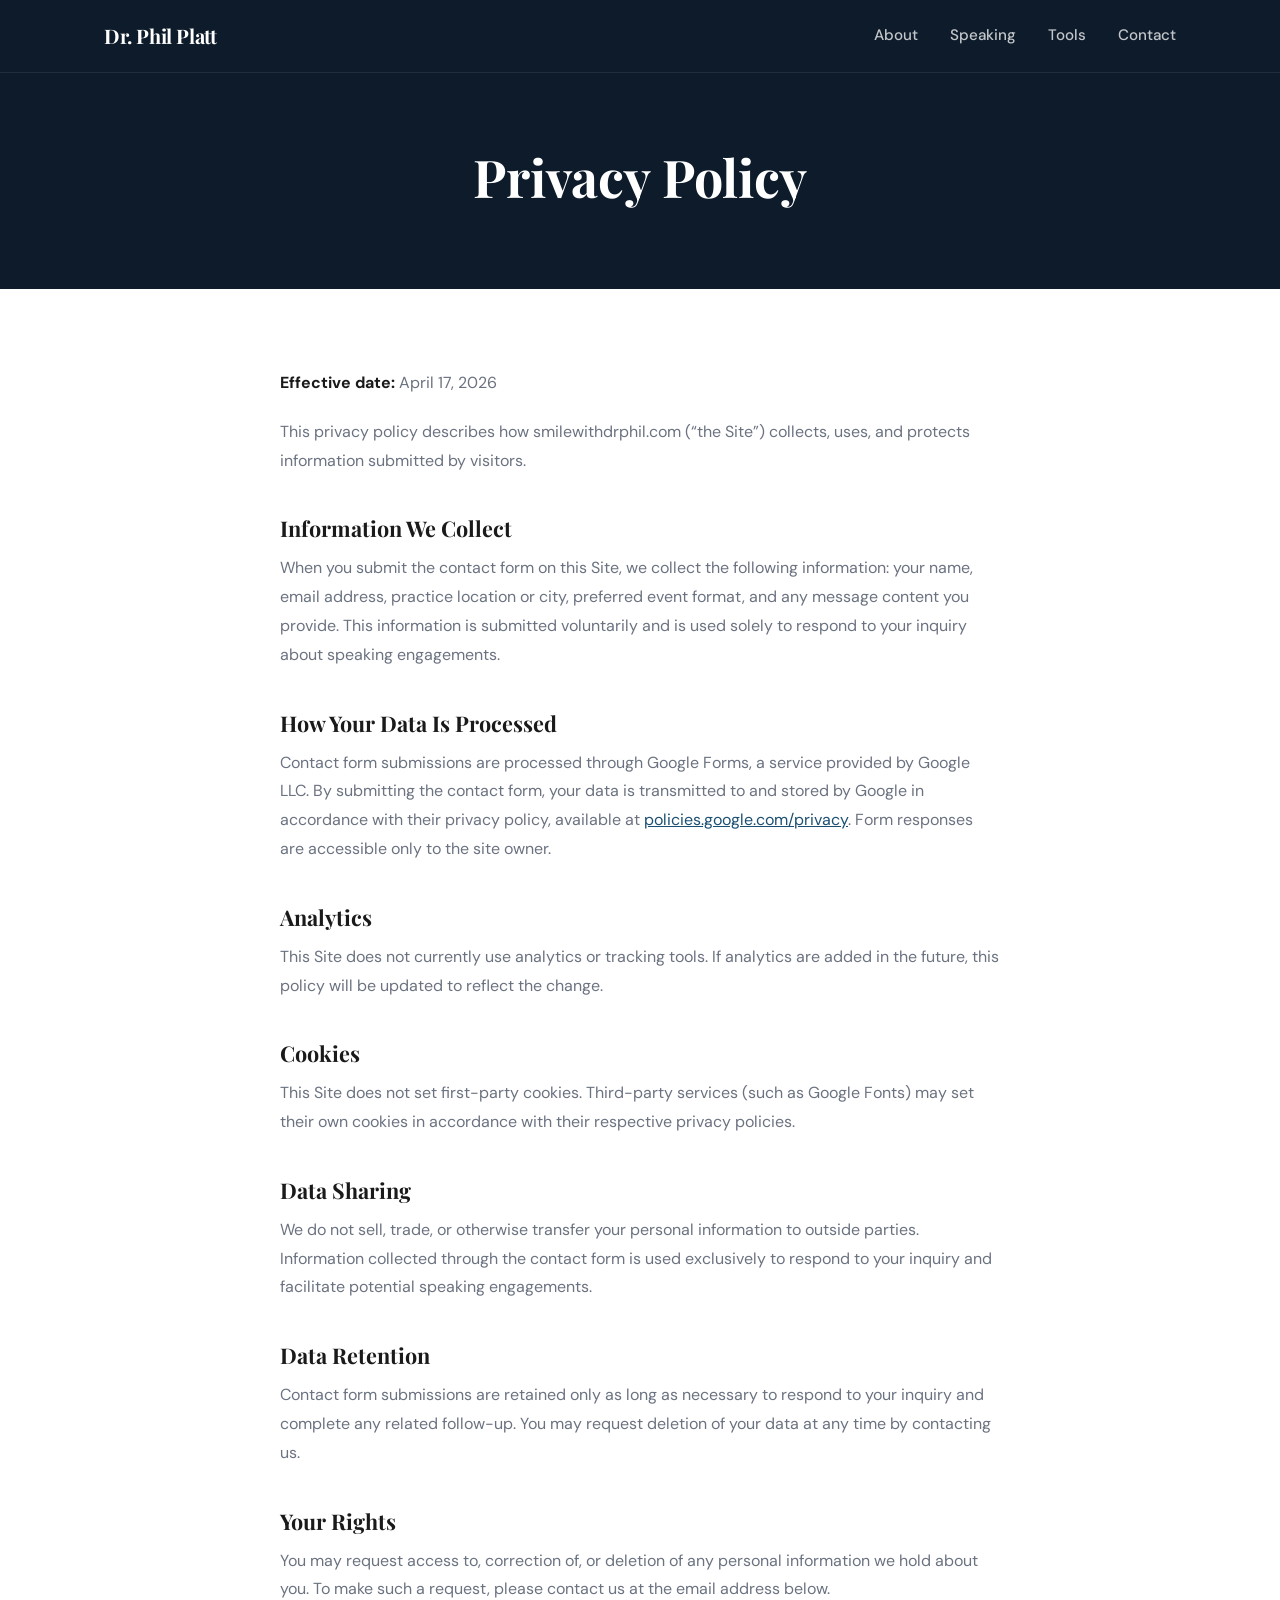
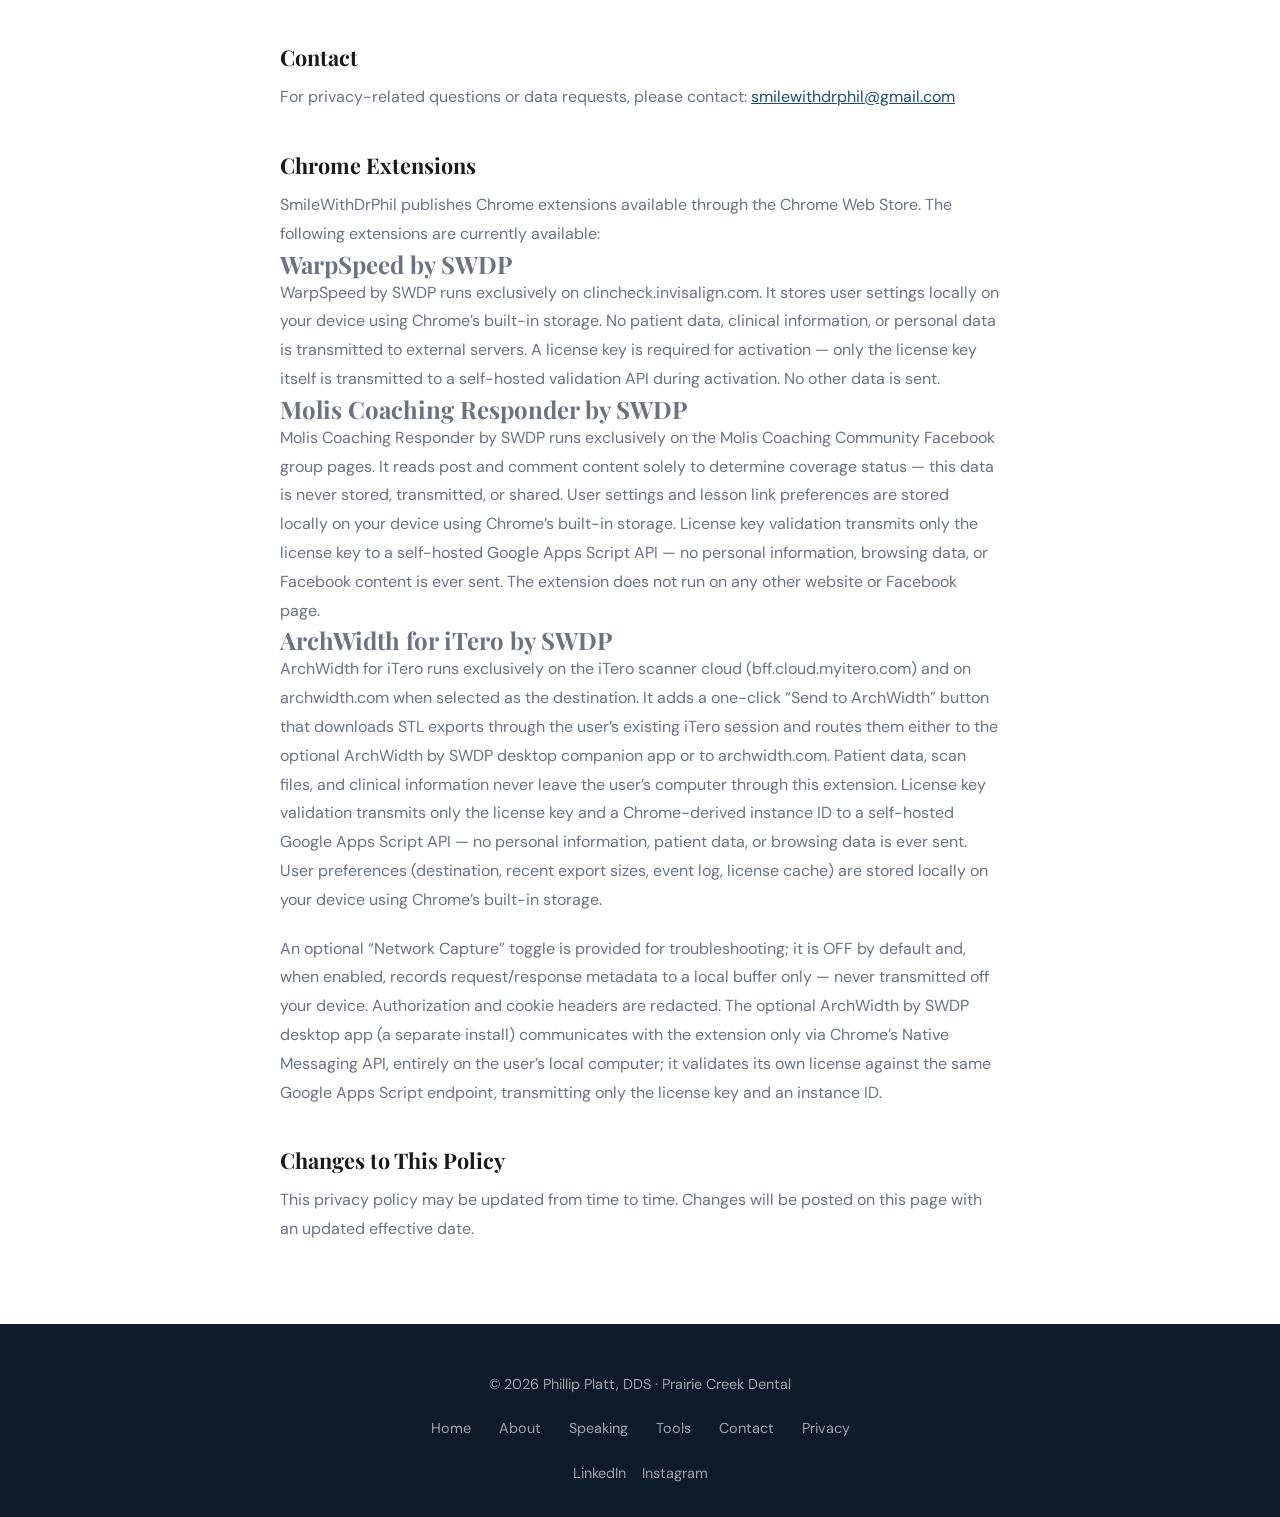
==== commit dd7c65a2: "privacy.html: add ArchWidth for iTero by SWDP section Discloses data handling for the new Chrome ext" ====
--- a/privacy.html
+++ b/privacy.html
@@ -74,6 +74,10 @@
         <h3>Molis Coaching Responder by SWDP</h3>
         <p>Molis Coaching Responder by SWDP runs exclusively on the Molis Coaching Community Facebook group pages. It reads post and comment content solely to determine coverage status&nbsp;&mdash; this data is never stored, transmitted, or shared. User settings and lesson link preferences are stored locally on your device using Chrome&rsquo;s built-in storage. License key validation transmits only the license key to a self-hosted Google Apps Script API&nbsp;&mdash; no personal information, browsing data, or Facebook content is ever sent. The extension does not run on any other website or Facebook page.</p>
 
+        <h3>ArchWidth for iTero by SWDP</h3>
+        <p>ArchWidth for iTero runs exclusively on the iTero scanner cloud (bff.cloud.myitero.com) and on archwidth.com when selected as the destination. It adds a one-click &ldquo;Send to ArchWidth&rdquo; button that downloads STL exports through the user&rsquo;s existing iTero session and routes them either to the optional ArchWidth by SWDP desktop companion app or to archwidth.com. Patient data, scan files, and clinical information never leave the user&rsquo;s computer through this extension. License key validation transmits only the license key and a Chrome-derived instance ID to a self-hosted Google Apps Script API&nbsp;&mdash; no personal information, patient data, or browsing data is ever sent. User preferences (destination, recent export sizes, event log, license cache) are stored locally on your device using Chrome&rsquo;s built-in storage.</p>
+        <p>An optional &ldquo;Network Capture&rdquo; toggle is provided for troubleshooting; it is OFF by default and, when enabled, records request/response metadata to a local buffer only&nbsp;&mdash; never transmitted off your device. Authorization and cookie headers are redacted. The optional ArchWidth by SWDP desktop app (a separate install) communicates with the extension only via Chrome&rsquo;s Native Messaging API, entirely on the user&rsquo;s local computer; it validates its own license against the same Google Apps Script endpoint, transmitting only the license key and an instance ID.</p>
+
         <h2>Changes to This Policy</h2>
         <p>This privacy policy may be updated from time to time. Changes will be posted on this page with an updated effective date.</p>
       </div>
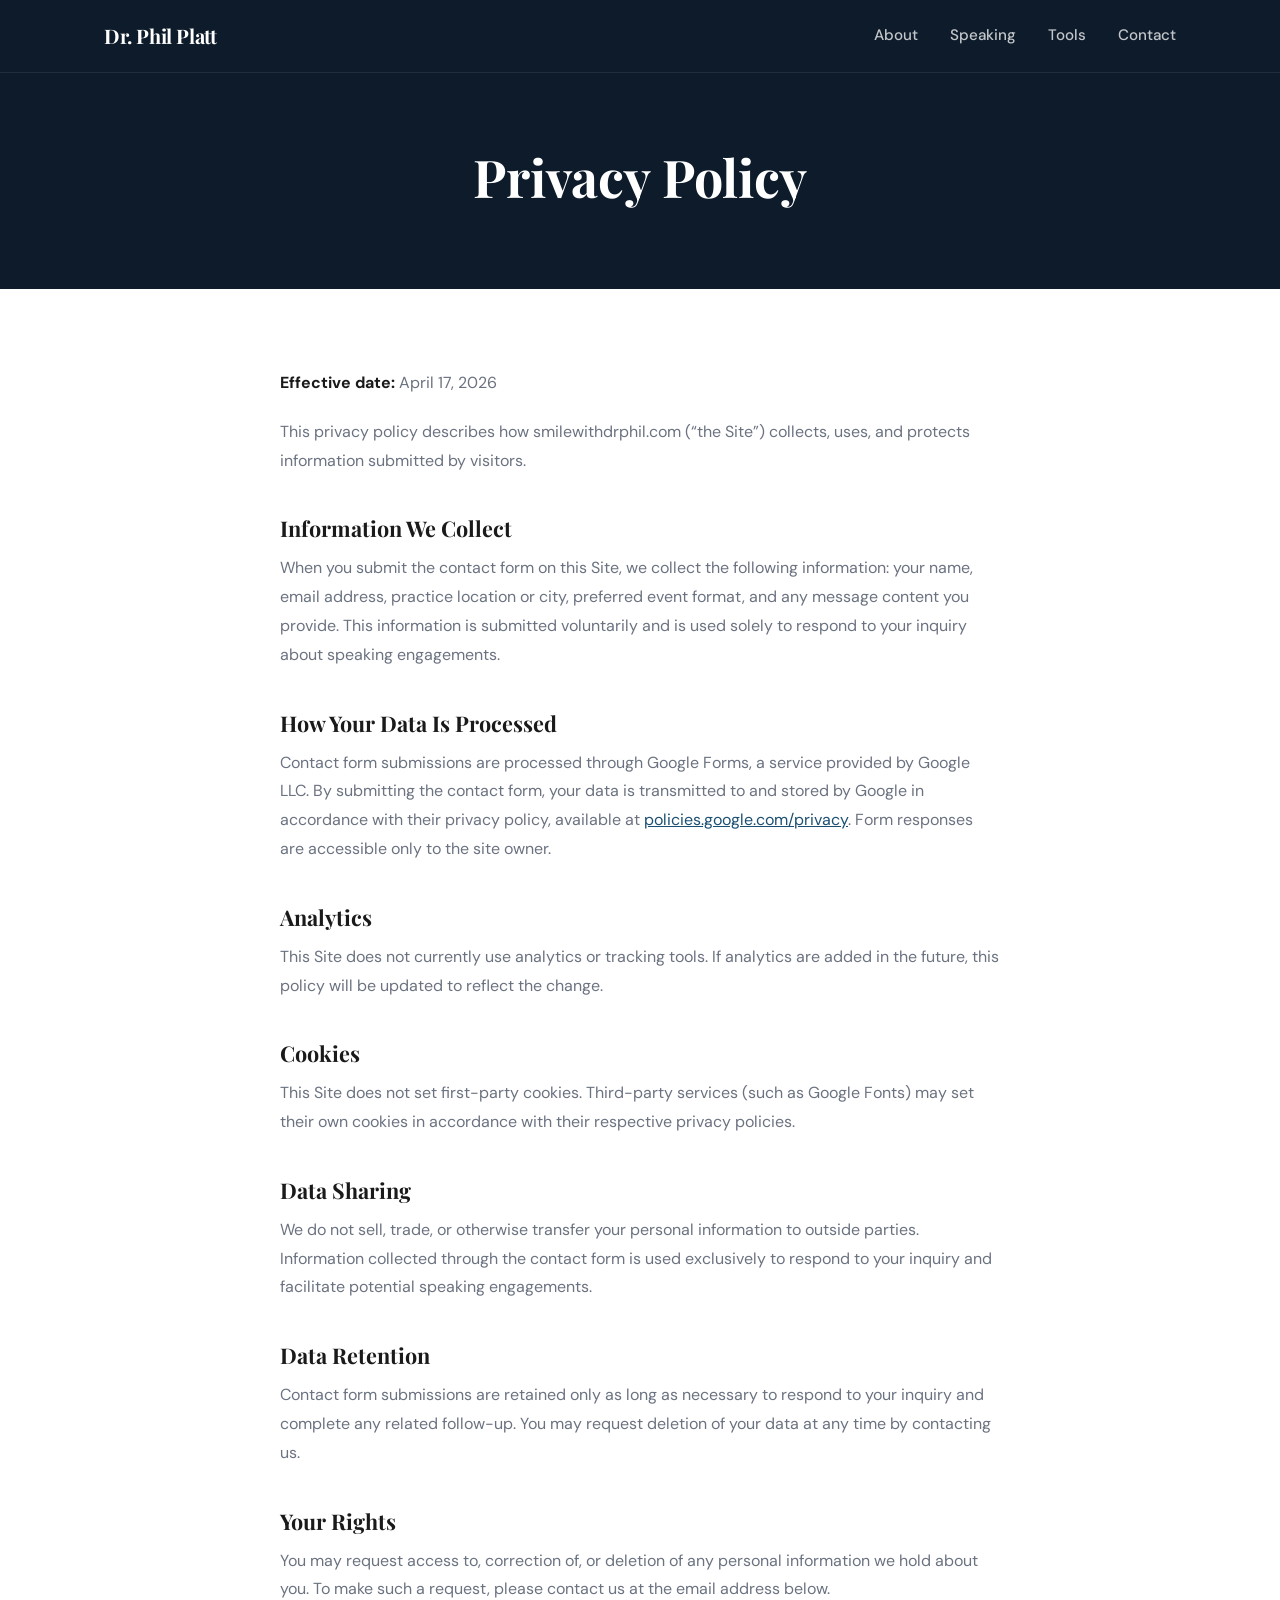
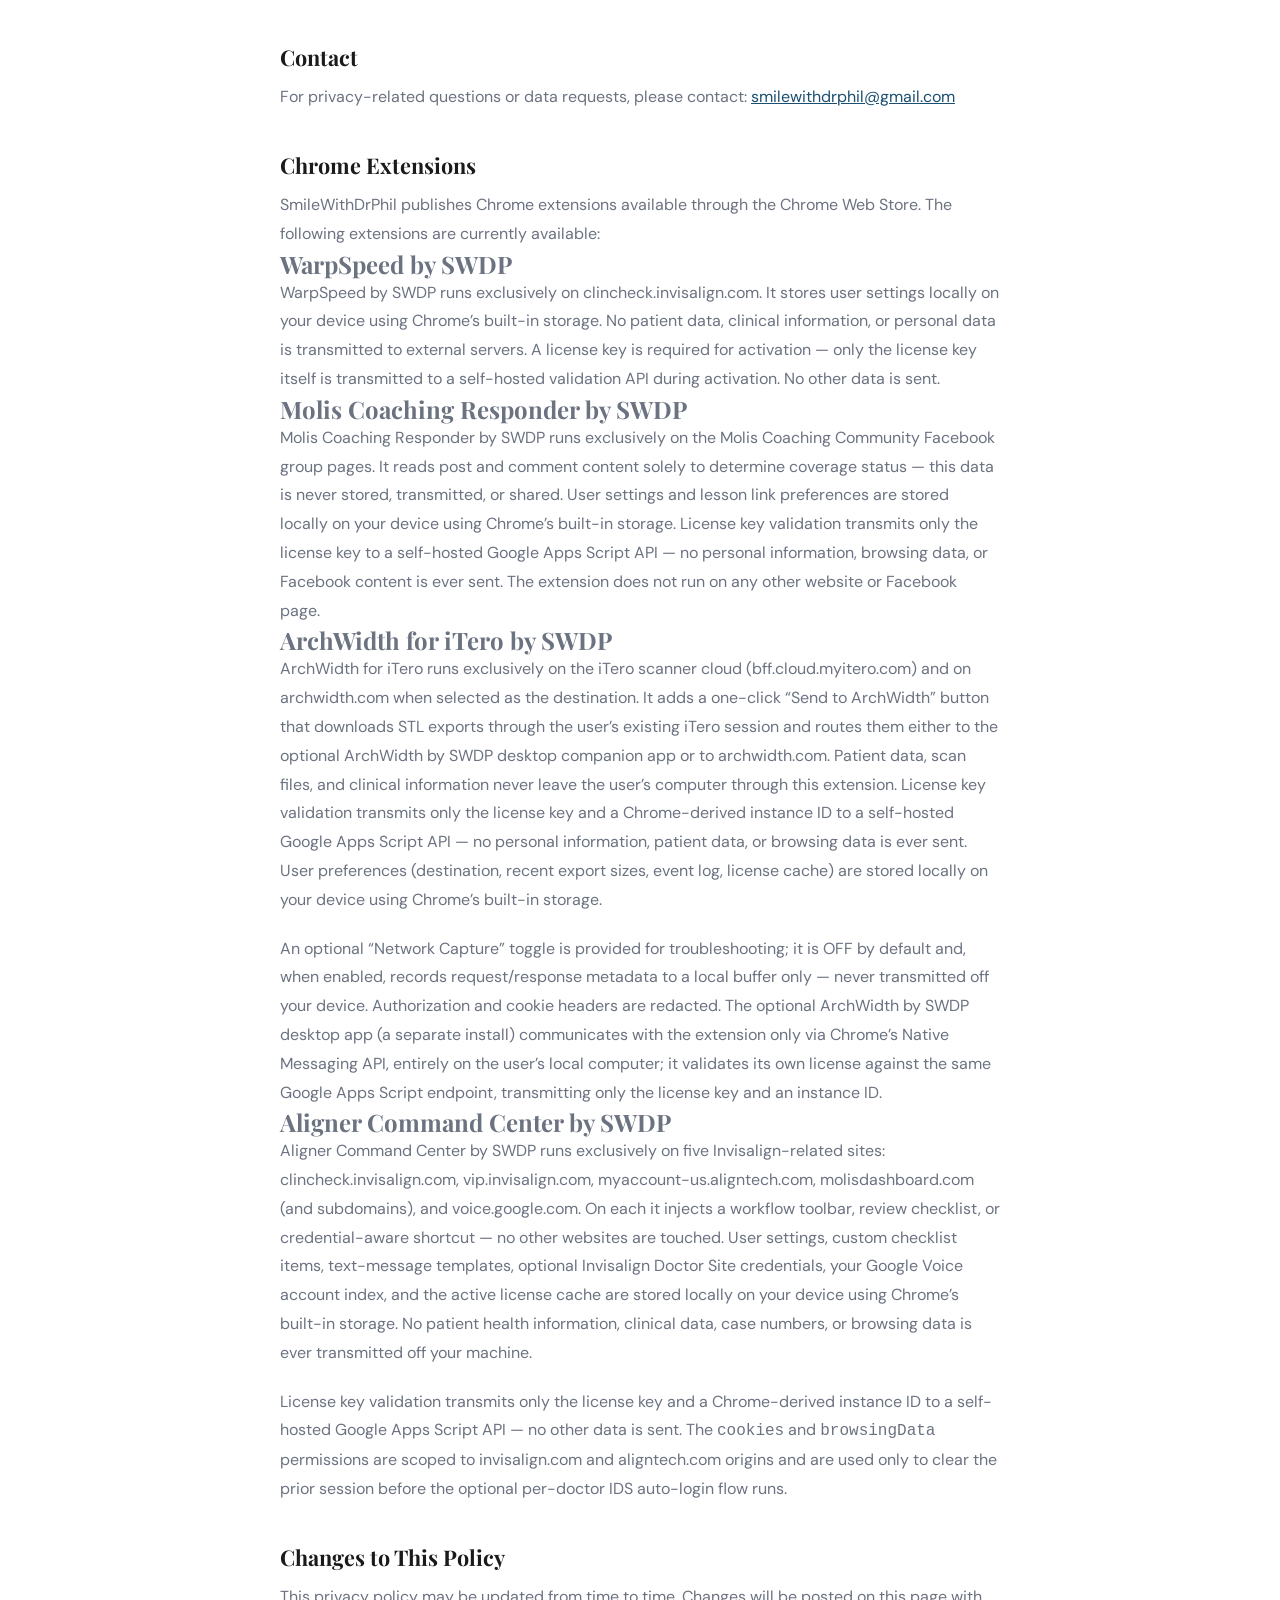
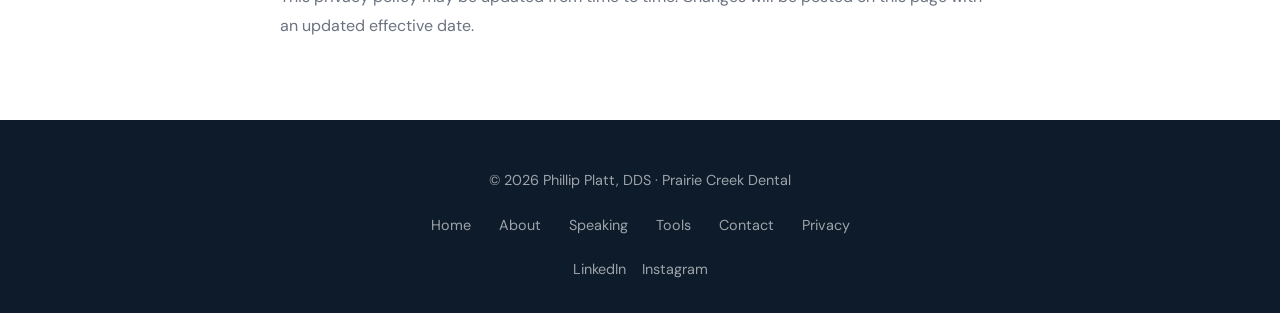
==== commit a49184da: "privacy.html: add Aligner Command Center by SWDP section" ====
--- a/privacy.html
+++ b/privacy.html
@@ -78,6 +78,10 @@
         <p>ArchWidth for iTero runs exclusively on the iTero scanner cloud (bff.cloud.myitero.com) and on archwidth.com when selected as the destination. It adds a one-click &ldquo;Send to ArchWidth&rdquo; button that downloads STL exports through the user&rsquo;s existing iTero session and routes them either to the optional ArchWidth by SWDP desktop companion app or to archwidth.com. Patient data, scan files, and clinical information never leave the user&rsquo;s computer through this extension. License key validation transmits only the license key and a Chrome-derived instance ID to a self-hosted Google Apps Script API&nbsp;&mdash; no personal information, patient data, or browsing data is ever sent. User preferences (destination, recent export sizes, event log, license cache) are stored locally on your device using Chrome&rsquo;s built-in storage.</p>
         <p>An optional &ldquo;Network Capture&rdquo; toggle is provided for troubleshooting; it is OFF by default and, when enabled, records request/response metadata to a local buffer only&nbsp;&mdash; never transmitted off your device. Authorization and cookie headers are redacted. The optional ArchWidth by SWDP desktop app (a separate install) communicates with the extension only via Chrome&rsquo;s Native Messaging API, entirely on the user&rsquo;s local computer; it validates its own license against the same Google Apps Script endpoint, transmitting only the license key and an instance ID.</p>
 
+        <h3>Aligner Command Center by SWDP</h3>
+        <p>Aligner Command Center by SWDP runs exclusively on five Invisalign-related sites: clincheck.invisalign.com, vip.invisalign.com, myaccount-us.aligntech.com, molisdashboard.com (and subdomains), and voice.google.com. On each it injects a workflow toolbar, review checklist, or credential-aware shortcut&nbsp;&mdash; no other websites are touched. User settings, custom checklist items, text-message templates, optional Invisalign Doctor Site credentials, your Google Voice account index, and the active license cache are stored locally on your device using Chrome&rsquo;s built-in storage. No patient health information, clinical data, case numbers, or browsing data is ever transmitted off your machine.</p>
+        <p>License key validation transmits only the license key and a Chrome-derived instance ID to a self-hosted Google Apps Script API&nbsp;&mdash; no other data is sent. The <code>cookies</code> and <code>browsingData</code> permissions are scoped to invisalign.com and aligntech.com origins and are used only to clear the prior session before the optional per-doctor IDS auto-login flow runs.</p>
+
         <h2>Changes to This Policy</h2>
         <p>This privacy policy may be updated from time to time. Changes will be posted on this page with an updated effective date.</p>
       </div>
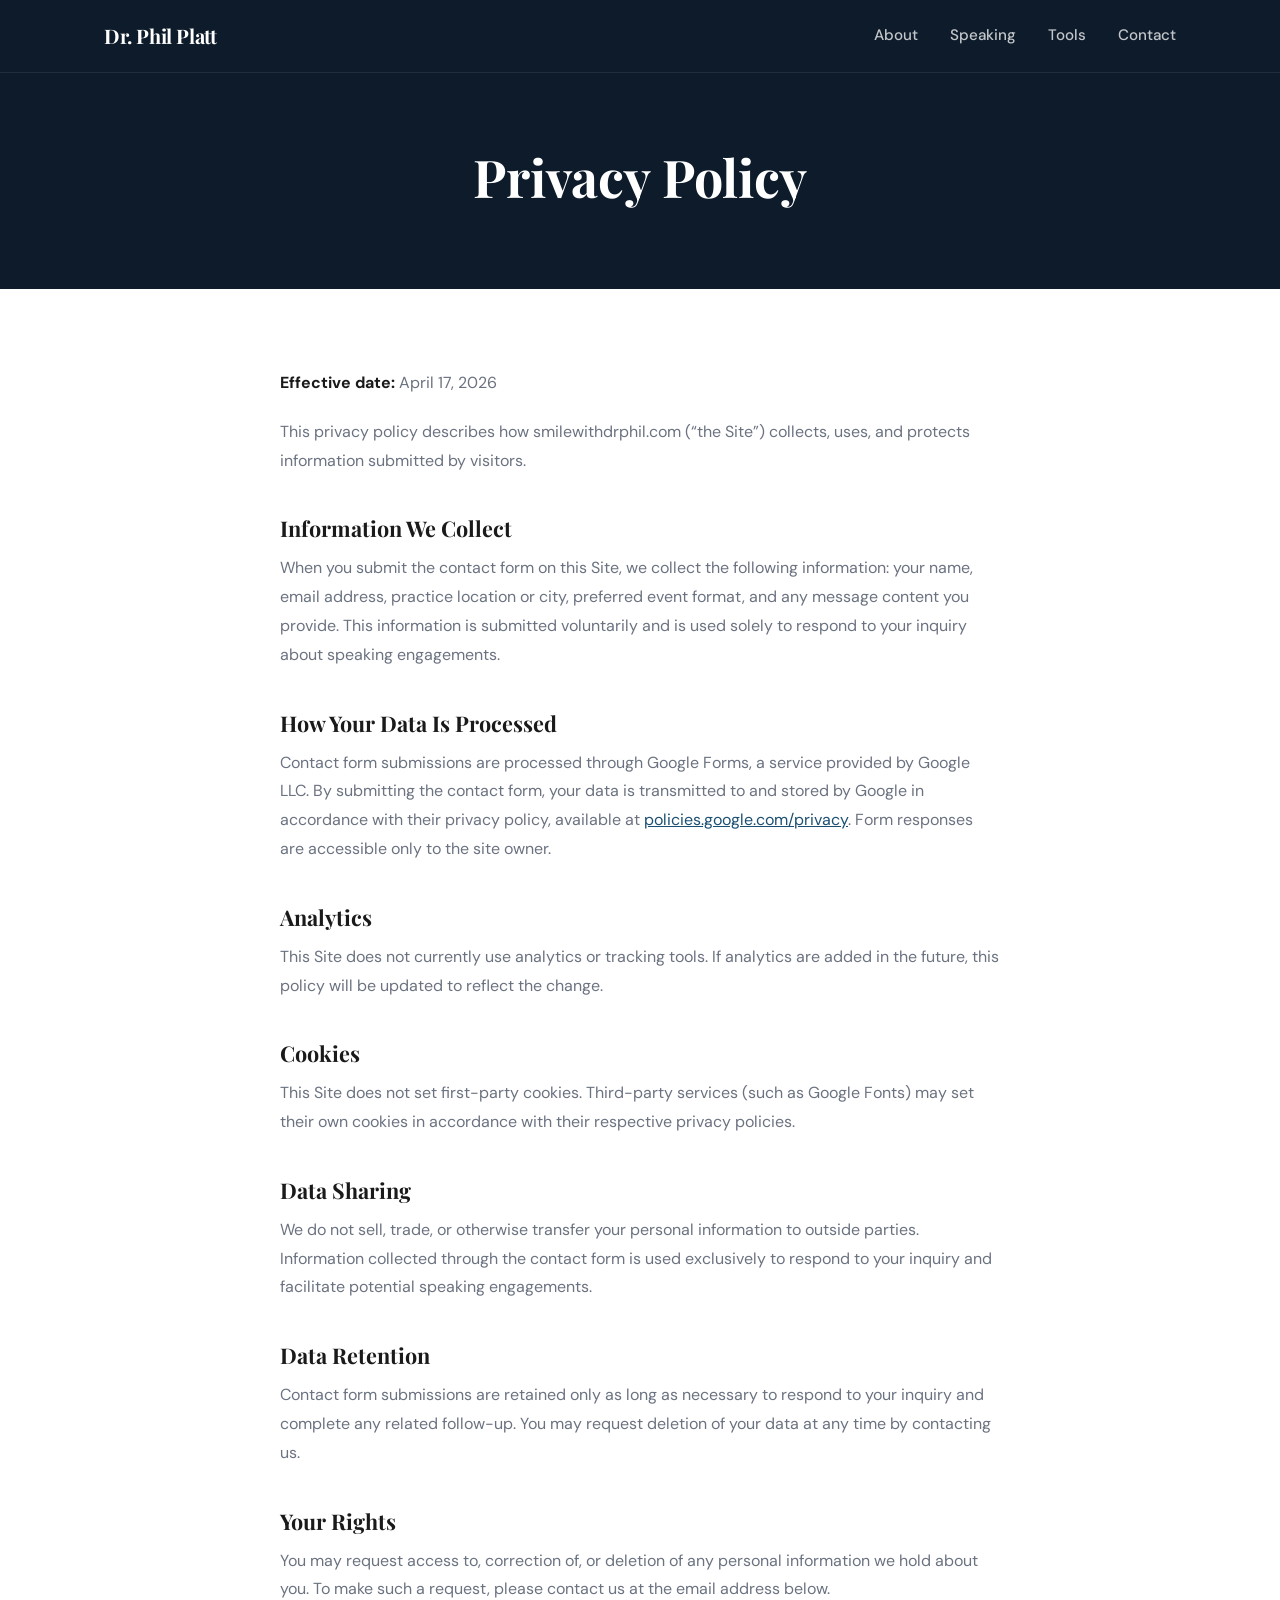
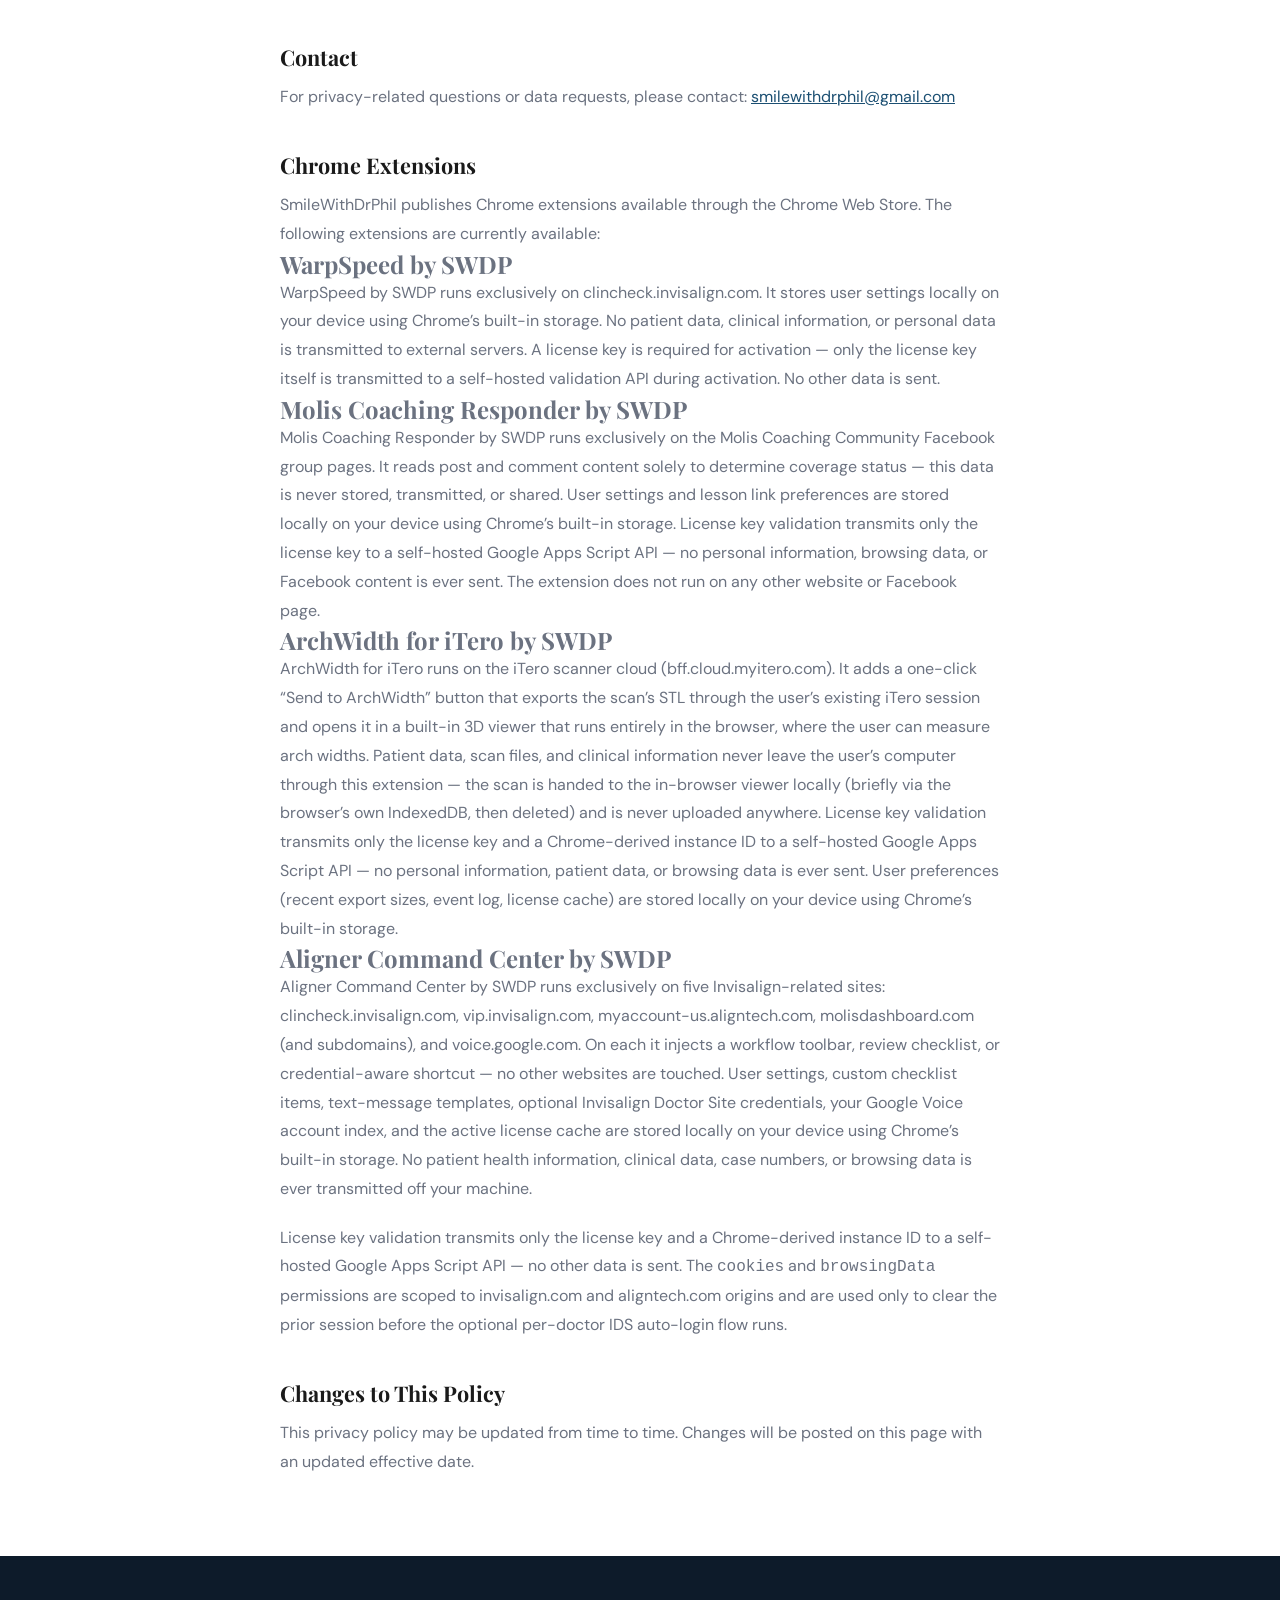
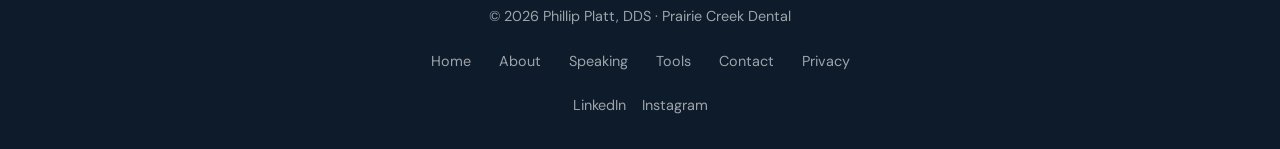
==== commit fe41e606: "privacy.html: ArchWidth now browser-only (drop desktop app, archwidth.com, network capture)" ====
--- a/privacy.html
+++ b/privacy.html
@@ -75,8 +75,7 @@
         <p>Molis Coaching Responder by SWDP runs exclusively on the Molis Coaching Community Facebook group pages. It reads post and comment content solely to determine coverage status&nbsp;&mdash; this data is never stored, transmitted, or shared. User settings and lesson link preferences are stored locally on your device using Chrome&rsquo;s built-in storage. License key validation transmits only the license key to a self-hosted Google Apps Script API&nbsp;&mdash; no personal information, browsing data, or Facebook content is ever sent. The extension does not run on any other website or Facebook page.</p>
 
         <h3>ArchWidth for iTero by SWDP</h3>
-        <p>ArchWidth for iTero runs exclusively on the iTero scanner cloud (bff.cloud.myitero.com) and on archwidth.com when selected as the destination. It adds a one-click &ldquo;Send to ArchWidth&rdquo; button that downloads STL exports through the user&rsquo;s existing iTero session and routes them either to the optional ArchWidth by SWDP desktop companion app or to archwidth.com. Patient data, scan files, and clinical information never leave the user&rsquo;s computer through this extension. License key validation transmits only the license key and a Chrome-derived instance ID to a self-hosted Google Apps Script API&nbsp;&mdash; no personal information, patient data, or browsing data is ever sent. User preferences (destination, recent export sizes, event log, license cache) are stored locally on your device using Chrome&rsquo;s built-in storage.</p>
-        <p>An optional &ldquo;Network Capture&rdquo; toggle is provided for troubleshooting; it is OFF by default and, when enabled, records request/response metadata to a local buffer only&nbsp;&mdash; never transmitted off your device. Authorization and cookie headers are redacted. The optional ArchWidth by SWDP desktop app (a separate install) communicates with the extension only via Chrome&rsquo;s Native Messaging API, entirely on the user&rsquo;s local computer; it validates its own license against the same Google Apps Script endpoint, transmitting only the license key and an instance ID.</p>
+        <p>ArchWidth for iTero runs on the iTero scanner cloud (bff.cloud.myitero.com). It adds a one-click &ldquo;Send to ArchWidth&rdquo; button that exports the scan&rsquo;s STL through the user&rsquo;s existing iTero session and opens it in a built-in 3D viewer that runs entirely in the browser, where the user can measure arch widths. Patient data, scan files, and clinical information never leave the user&rsquo;s computer through this extension&nbsp;&mdash; the scan is handed to the in-browser viewer locally (briefly via the browser&rsquo;s own IndexedDB, then deleted) and is never uploaded anywhere. License key validation transmits only the license key and a Chrome-derived instance ID to a self-hosted Google Apps Script API&nbsp;&mdash; no personal information, patient data, or browsing data is ever sent. User preferences (recent export sizes, event log, license cache) are stored locally on your device using Chrome&rsquo;s built-in storage.</p>
 
         <h3>Aligner Command Center by SWDP</h3>
         <p>Aligner Command Center by SWDP runs exclusively on five Invisalign-related sites: clincheck.invisalign.com, vip.invisalign.com, myaccount-us.aligntech.com, molisdashboard.com (and subdomains), and voice.google.com. On each it injects a workflow toolbar, review checklist, or credential-aware shortcut&nbsp;&mdash; no other websites are touched. User settings, custom checklist items, text-message templates, optional Invisalign Doctor Site credentials, your Google Voice account index, and the active license cache are stored locally on your device using Chrome&rsquo;s built-in storage. No patient health information, clinical data, case numbers, or browsing data is ever transmitted off your machine.</p>
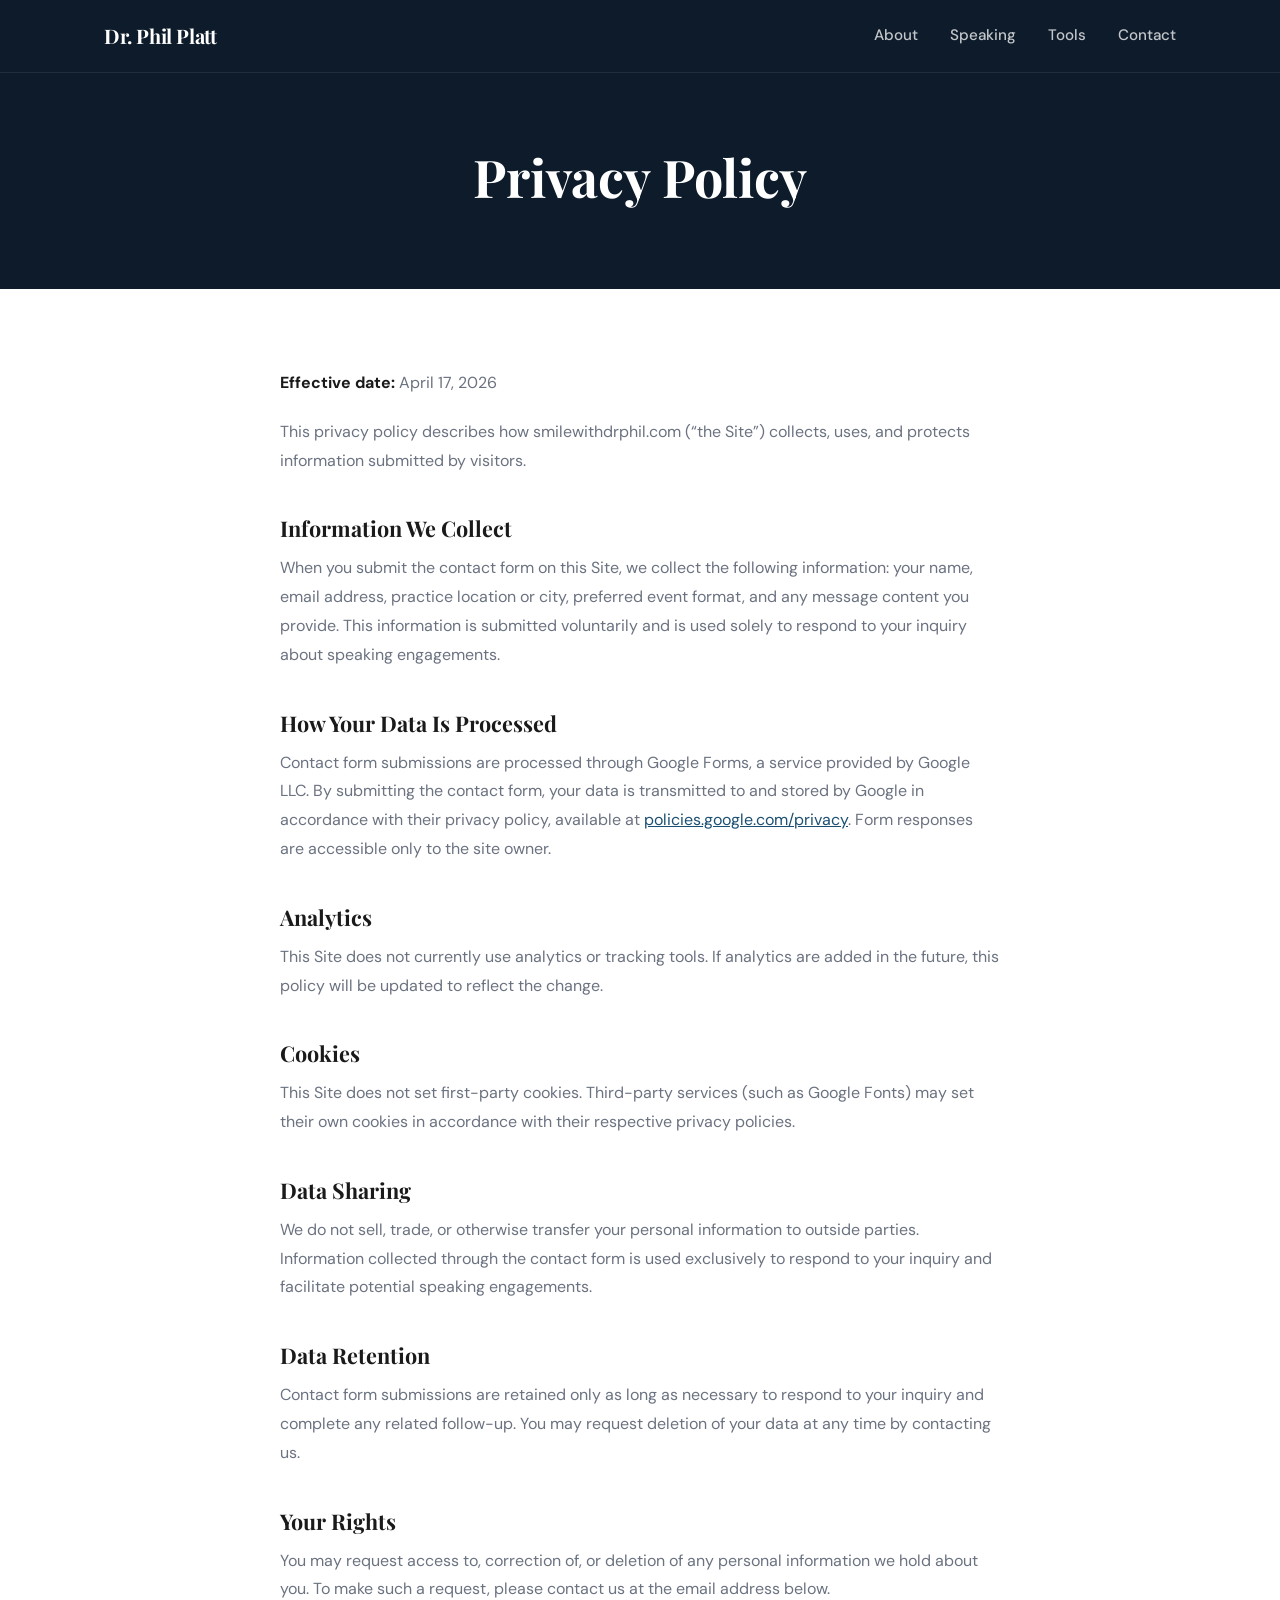
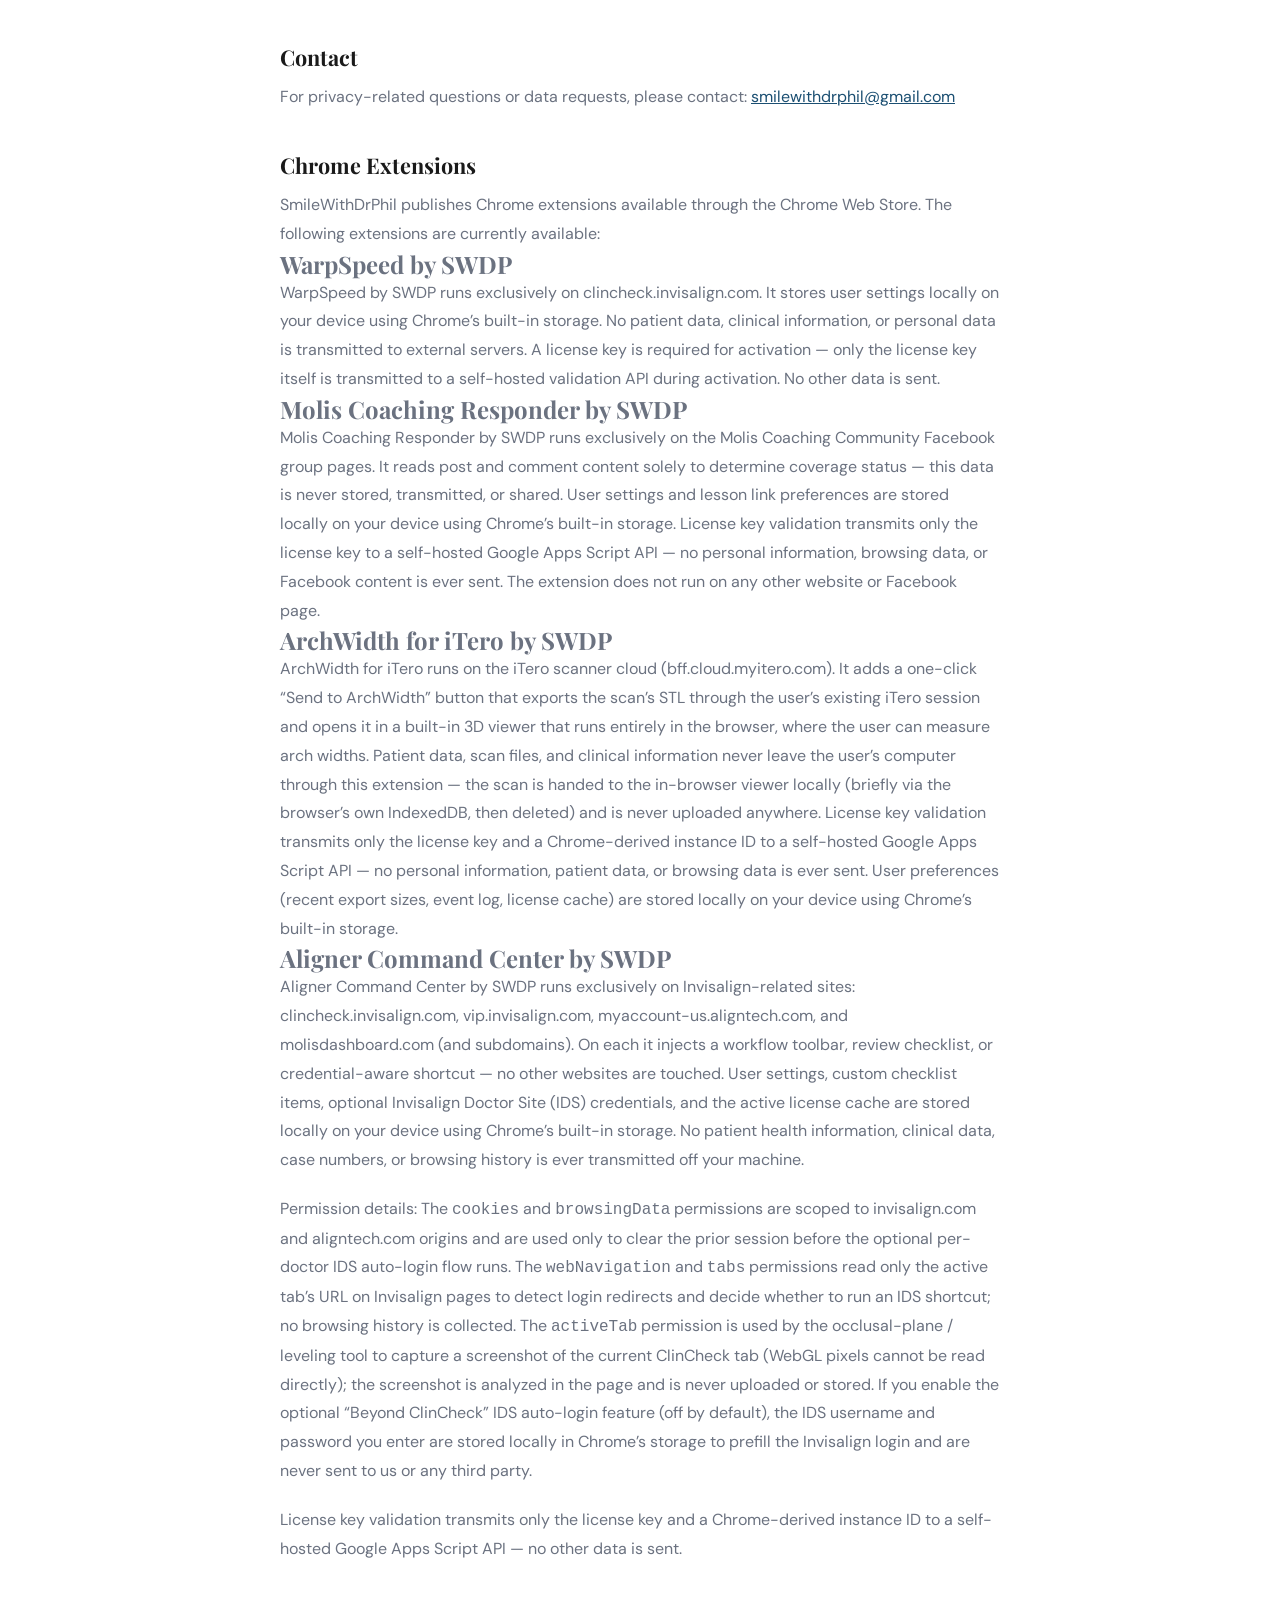
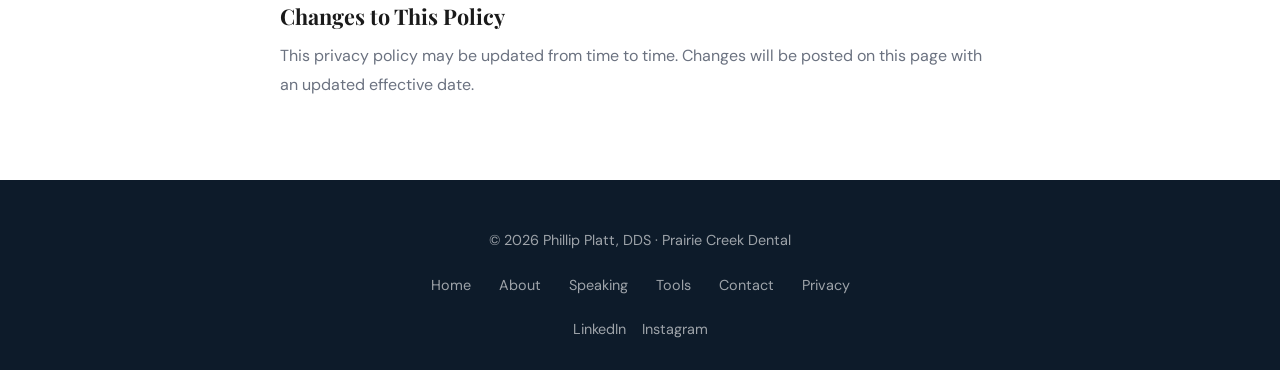
==== commit 088a3d8a: "privacy: ACC — drop Google Voice, disclose activeTab/tabs/webNavigation + local IDS credential stora" ====
--- a/privacy.html
+++ b/privacy.html
@@ -78,8 +78,9 @@
         <p>ArchWidth for iTero runs on the iTero scanner cloud (bff.cloud.myitero.com). It adds a one-click &ldquo;Send to ArchWidth&rdquo; button that exports the scan&rsquo;s STL through the user&rsquo;s existing iTero session and opens it in a built-in 3D viewer that runs entirely in the browser, where the user can measure arch widths. Patient data, scan files, and clinical information never leave the user&rsquo;s computer through this extension&nbsp;&mdash; the scan is handed to the in-browser viewer locally (briefly via the browser&rsquo;s own IndexedDB, then deleted) and is never uploaded anywhere. License key validation transmits only the license key and a Chrome-derived instance ID to a self-hosted Google Apps Script API&nbsp;&mdash; no personal information, patient data, or browsing data is ever sent. User preferences (recent export sizes, event log, license cache) are stored locally on your device using Chrome&rsquo;s built-in storage.</p>
 
         <h3>Aligner Command Center by SWDP</h3>
-        <p>Aligner Command Center by SWDP runs exclusively on five Invisalign-related sites: clincheck.invisalign.com, vip.invisalign.com, myaccount-us.aligntech.com, molisdashboard.com (and subdomains), and voice.google.com. On each it injects a workflow toolbar, review checklist, or credential-aware shortcut&nbsp;&mdash; no other websites are touched. User settings, custom checklist items, text-message templates, optional Invisalign Doctor Site credentials, your Google Voice account index, and the active license cache are stored locally on your device using Chrome&rsquo;s built-in storage. No patient health information, clinical data, case numbers, or browsing data is ever transmitted off your machine.</p>
-        <p>License key validation transmits only the license key and a Chrome-derived instance ID to a self-hosted Google Apps Script API&nbsp;&mdash; no other data is sent. The <code>cookies</code> and <code>browsingData</code> permissions are scoped to invisalign.com and aligntech.com origins and are used only to clear the prior session before the optional per-doctor IDS auto-login flow runs.</p>
+        <p>Aligner Command Center by SWDP runs exclusively on Invisalign-related sites: clincheck.invisalign.com, vip.invisalign.com, myaccount-us.aligntech.com, and molisdashboard.com (and subdomains). On each it injects a workflow toolbar, review checklist, or credential-aware shortcut&nbsp;&mdash; no other websites are touched. User settings, custom checklist items, optional Invisalign Doctor Site (IDS) credentials, and the active license cache are stored locally on your device using Chrome&rsquo;s built-in storage. No patient health information, clinical data, case numbers, or browsing history is ever transmitted off your machine.</p>
+        <p>Permission details: The <code>cookies</code> and <code>browsingData</code> permissions are scoped to invisalign.com and aligntech.com origins and are used only to clear the prior session before the optional per-doctor IDS auto-login flow runs. The <code>webNavigation</code> and <code>tabs</code> permissions read only the active tab&rsquo;s URL on Invisalign pages to detect login redirects and decide whether to run an IDS shortcut; no browsing history is collected. The <code>activeTab</code> permission is used by the occlusal-plane / leveling tool to capture a screenshot of the current ClinCheck tab (WebGL pixels cannot be read directly); the screenshot is analyzed in the page and is never uploaded or stored. If you enable the optional &ldquo;Beyond ClinCheck&rdquo; IDS auto-login feature (off by default), the IDS username and password you enter are stored locally in Chrome&rsquo;s storage to prefill the Invisalign login and are never sent to us or any third party.</p>
+        <p>License key validation transmits only the license key and a Chrome-derived instance ID to a self-hosted Google Apps Script API&nbsp;&mdash; no other data is sent.</p>
 
         <h2>Changes to This Policy</h2>
         <p>This privacy policy may be updated from time to time. Changes will be posted on this page with an updated effective date.</p>
